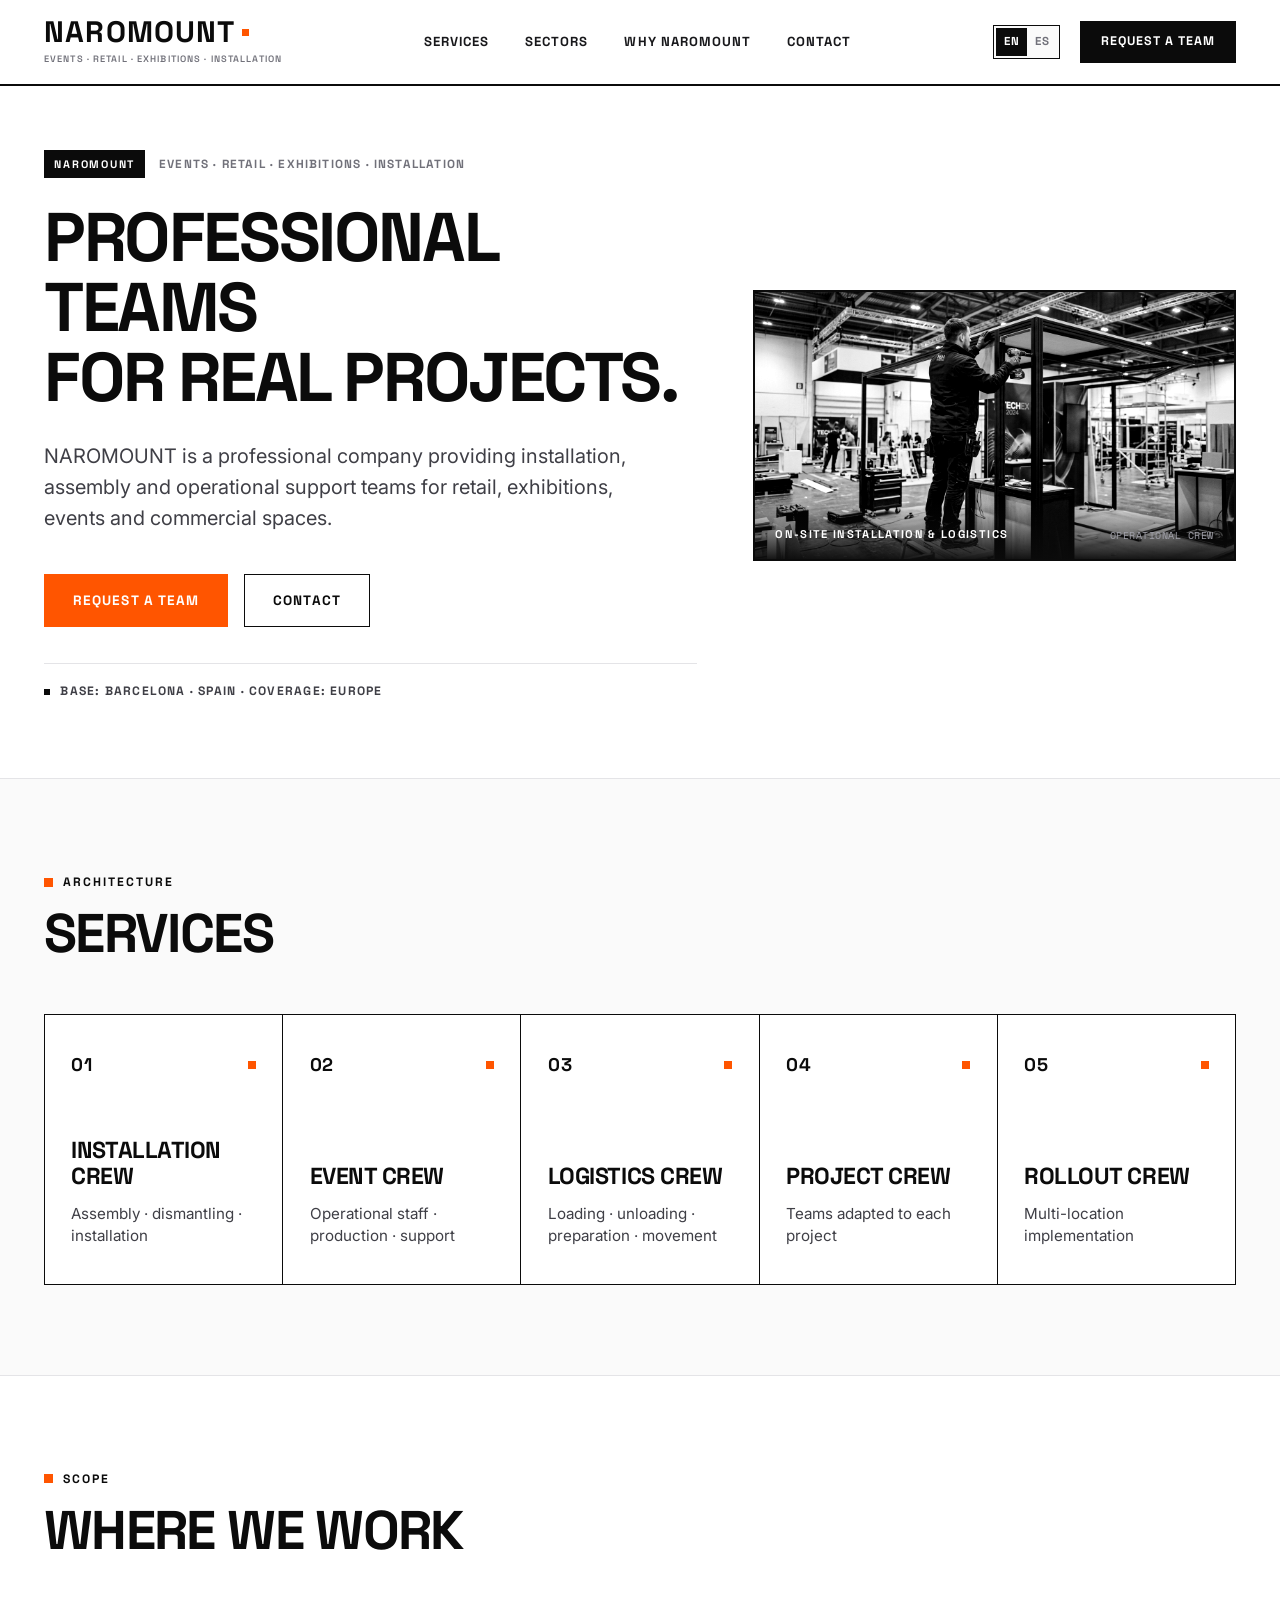
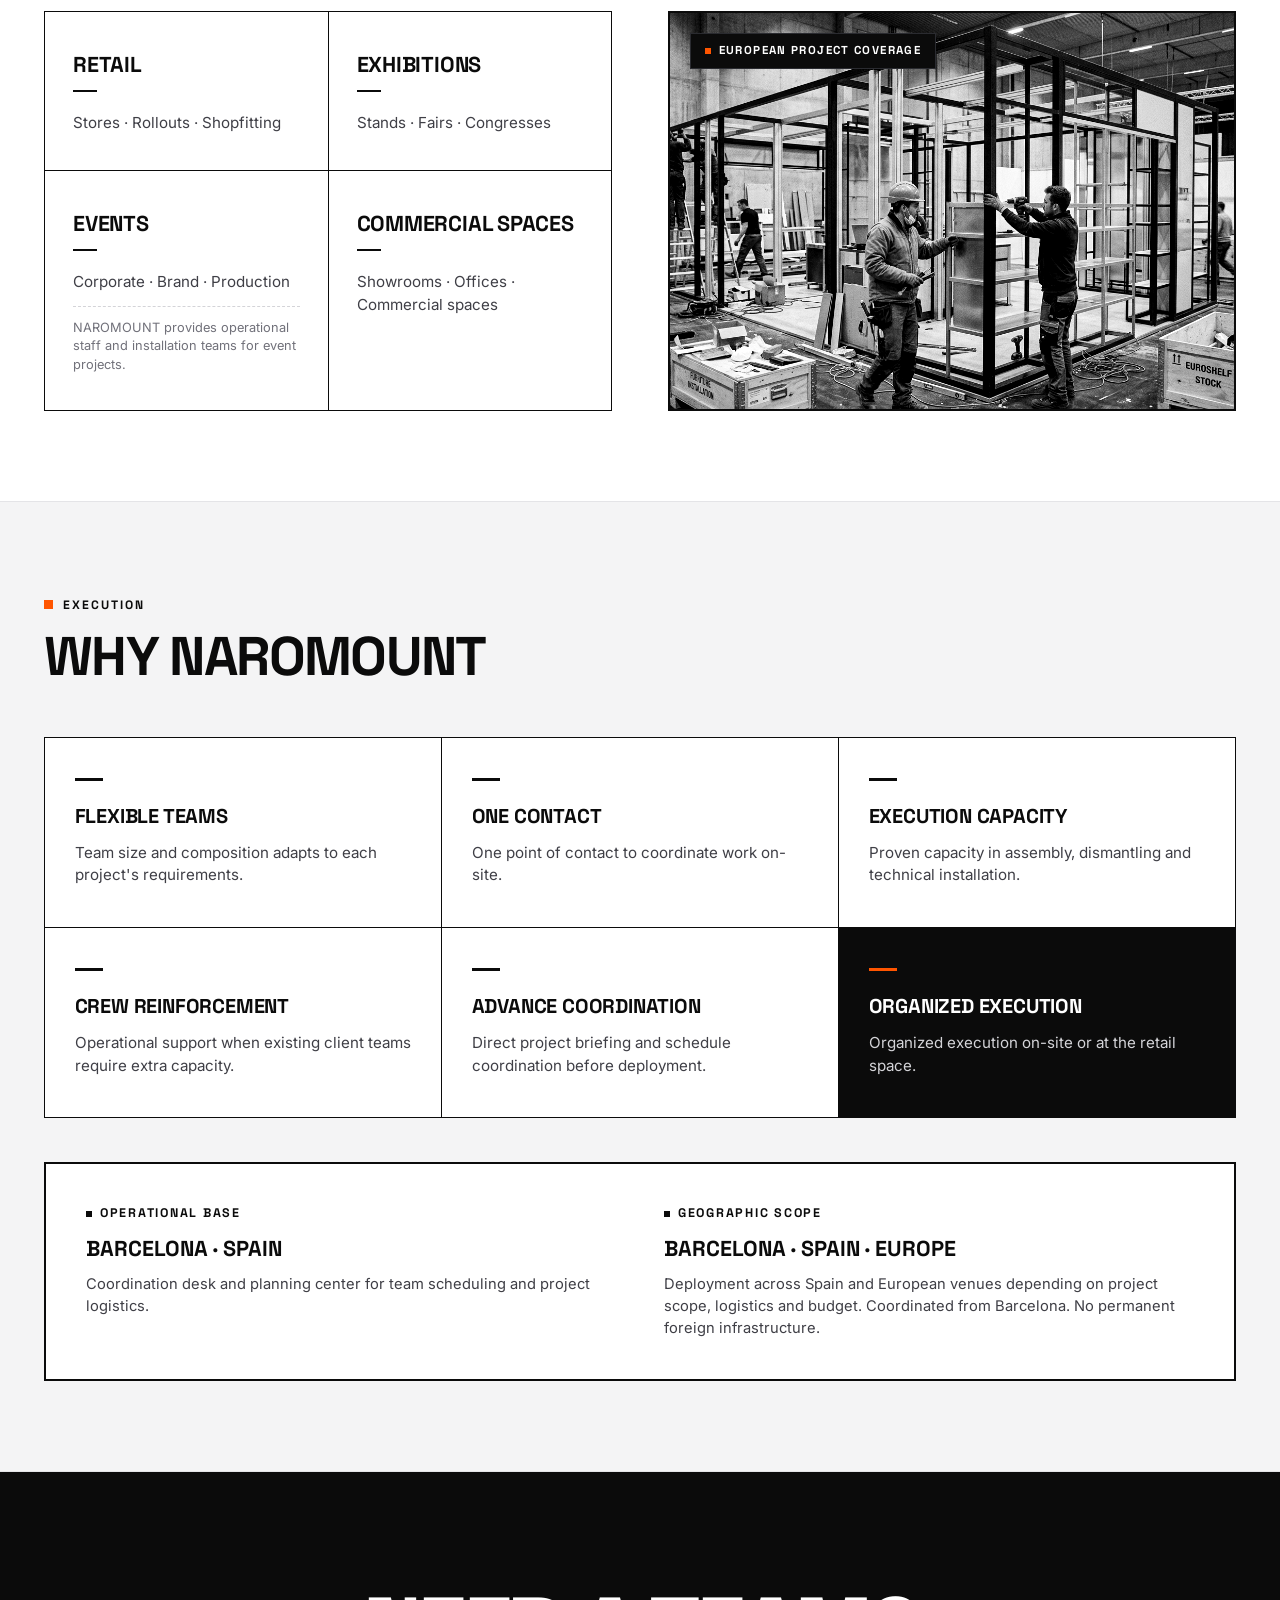
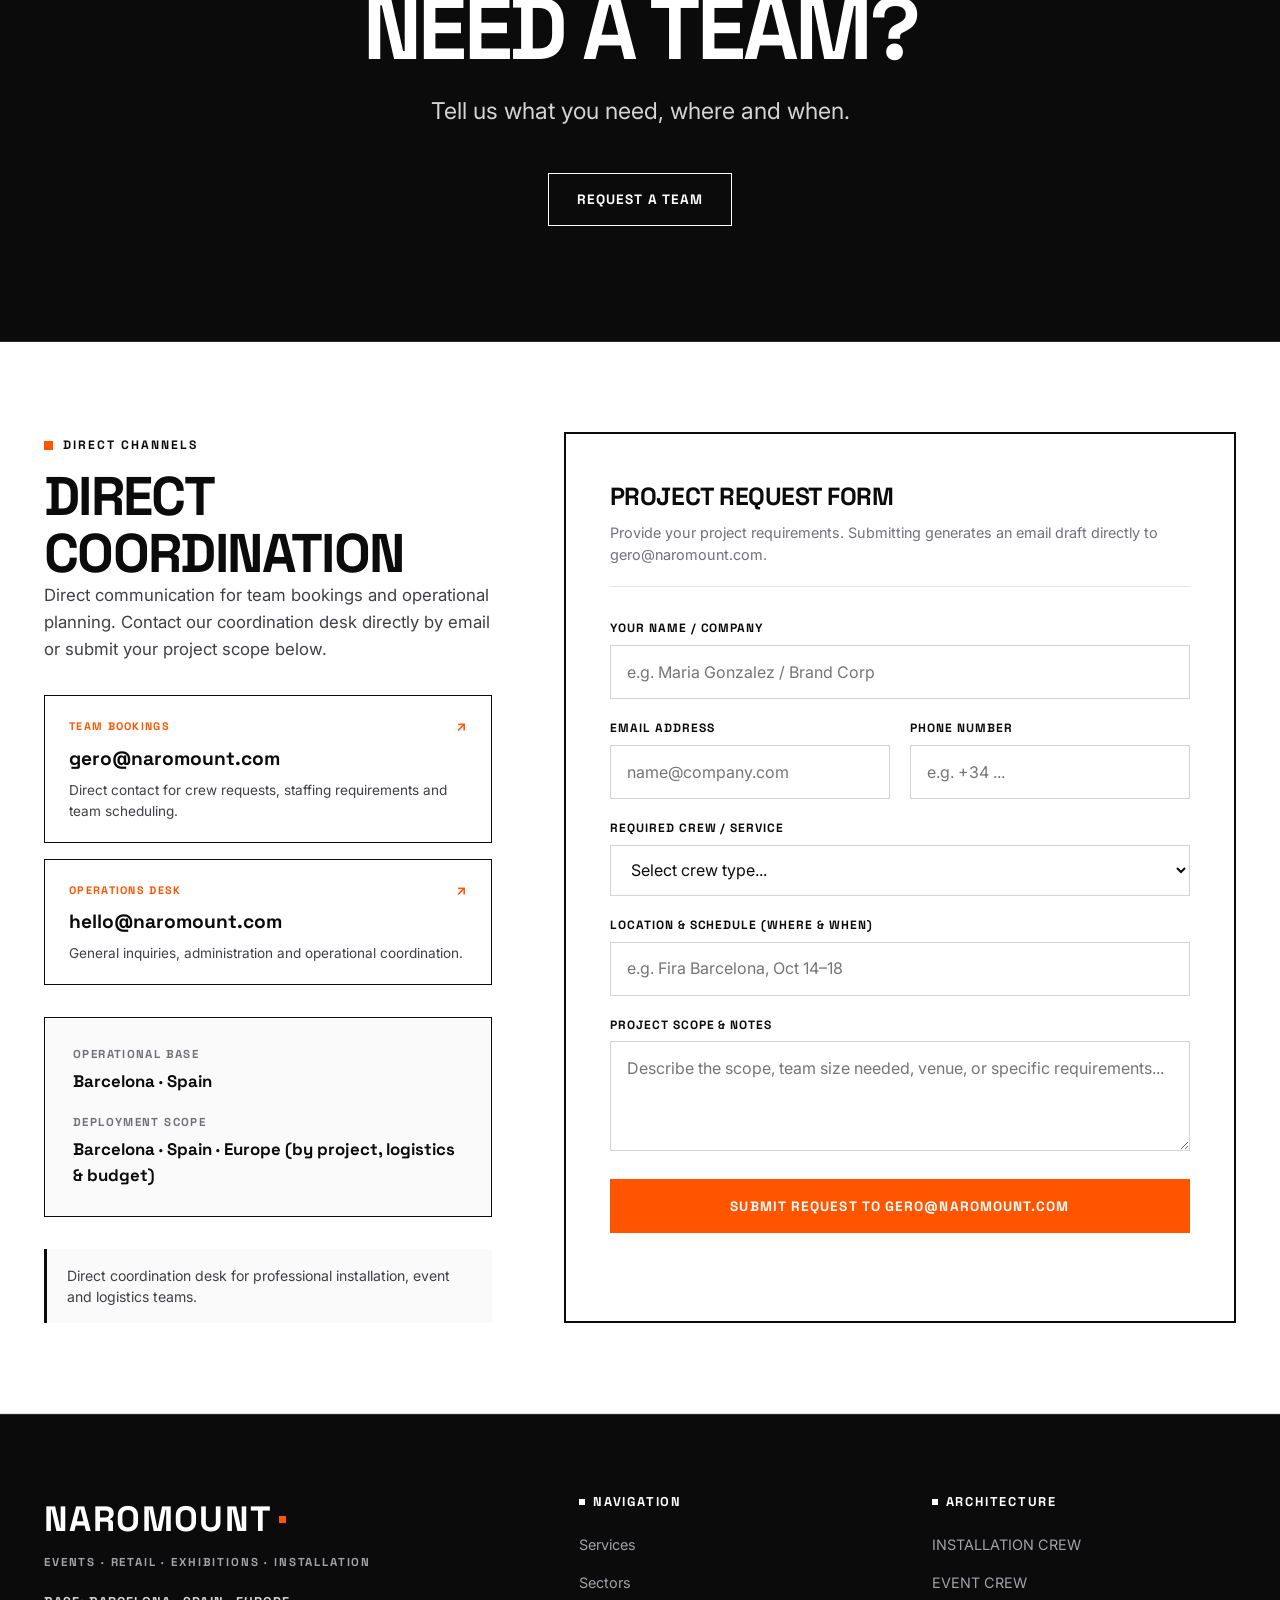
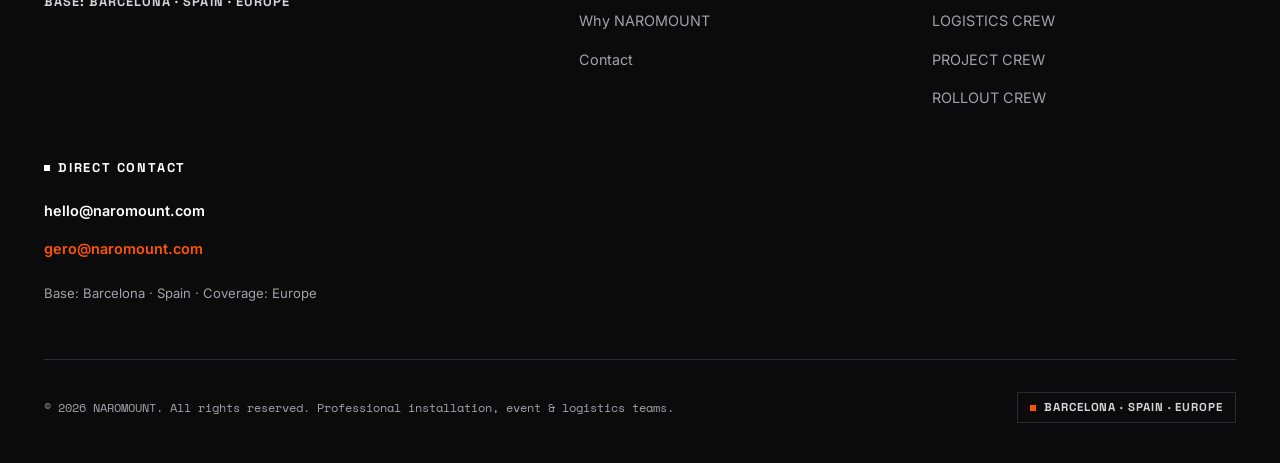
==== index.html @ 23197438 "NAROMOUNT V1 — Initial production release" ====
<!DOCTYPE html>
<html lang="en">
<head>
  <meta charset="UTF-8">
  <meta name="viewport" content="width=device-width, initial-scale=1.0">
  <title data-i18n="meta.title">NAROMOUNT — Events · Retail · Exhibitions · Installation</title>
  
  <!-- SEO & Social Meta -->
  <meta name="description" content="Professional installation, event and logistics teams for retail, exhibitions, events and commercial spaces. Barcelona · Spain · Europe.">
  <meta name="theme-color" content="#0B0B0B">
  <meta property="og:title" content="NAROMOUNT — Events · Retail · Exhibitions · Installation">
  <meta property="og:description" content="Professional installation, event and logistics teams for retail, exhibitions, events and commercial spaces. Barcelona · Spain · Europe.">
  <meta property="og:type" content="website">
  <meta property="og:url" content="https://naromount.com">

  <!-- Favicon -->
  <link rel="icon" type="image/svg+xml" href="favicon.svg">

  <!-- Contemporary Google Fonts: Space Grotesk, Inter & Space Mono -->
  <link rel="preconnect" href="https://fonts.googleapis.com">
  <link rel="preconnect" href="https://fonts.gstatic.com" crossorigin>
  <link href="https://fonts.googleapis.com/css2?family=Inter:wght@400;500;600;700&family=Space+Grotesk:wght@500;600;700;800&family=Space+Mono:wght@400;700&display=swap" rel="stylesheet">

  <!-- Core Stylesheet -->
  <link rel="stylesheet" href="css/style.css">
</head>
<body>

  <!-- Accessible Skip Link -->
  <a href="#main-content" class="skip-link">Skip to main content</a>

  <!-- ========================================================================
       HEADER & NAVIGATION (NAROMOUNT V1)
       ======================================================================== -->
  <header class="site-header" role="banner">
    <div class="container header-inner">
      
      <!-- Brand Logo & Descriptor -->
      <a href="#" class="brand" aria-label="NAROMOUNT Home">
        <span class="brand-logo-text">
          NAROMOUNT
          <span class="brand-dot" aria-hidden="true"></span>
        </span>
        <span class="brand-descriptor" data-i18n="hero.descriptor">EVENTS · RETAIL · EXHIBITIONS · INSTALLATION</span>
      </a>

      <!-- Desktop Navigation -->
      <nav class="nav-desktop" aria-label="Main Navigation">
        <a href="#services" class="nav-link" data-i18n="nav.services">Services</a>
        <a href="#sectors" class="nav-link" data-i18n="nav.sectors">Sectors</a>
        <a href="#why-naromount" class="nav-link" data-i18n="nav.why">Why NAROMOUNT</a>
        <a href="#contact" class="nav-link" data-i18n="nav.contact">Contact</a>
      </nav>

      <!-- Actions: Language Selector & Primary CTA -->
      <div class="header-actions">
        <!-- Language Switcher: ES / EN -->
        <div class="lang-selector" role="group" aria-label="Language selection">
          <button type="button" class="lang-btn active" data-lang="en" aria-pressed="true">EN</button>
          <button type="button" class="lang-btn" data-lang="es" aria-pressed="false">ES</button>
        </div>

        <!-- Header CTA (Real Mailto Booking) -->
        <a href="mailto:gero@naromount.com?subject=Team%20Request%20%E2%80%94%20NAROMOUNT" class="btn btn-primary btn-sm header-cta-btn" data-i18n="nav.request">Request a Team</a>

        <!-- Mobile Menu Toggle Button -->
        <button type="button" class="mobile-menu-toggle" aria-label="Open navigation menu" aria-expanded="false" aria-controls="mobile-nav">
          <span></span>
          <span></span>
          <span></span>
        </button>
      </div>

    </div>

    <!-- Mobile Navigation Drawer -->
    <div id="mobile-nav" class="mobile-nav-drawer" role="dialog" aria-modal="true" aria-label="Mobile Navigation">
      <ul class="mobile-nav-list">
        <li><a href="#services" data-i18n="nav.services">Services</a></li>
        <li><a href="#sectors" data-i18n="nav.sectors">Sectors</a></li>
        <li><a href="#why-naromount" data-i18n="nav.why">Why NAROMOUNT</a></li>
        <li><a href="#contact" data-i18n="nav.contact">Contact</a></li>
      </ul>
      <div class="mobile-nav-cta">
        <a href="mailto:gero@naromount.com?subject=Team%20Request%20%E2%80%94%20NAROMOUNT" class="btn btn-accent" style="width: 100%;" data-i18n="nav.request">Request a Team</a>
      </div>
    </div>
  </header>

  <!-- ========================================================================
       MAIN CONTENT
       ======================================================================== -->
  <main id="main-content">

    <!-- HERO SECTION -->
    <section class="hero-section" id="hero" aria-labelledby="hero-title">
      <div class="container">
        <div class="hero-grid">
          
          <!-- Hero Text Content -->
          <div class="hero-content">
            <div class="hero-meta-bar">
              <span class="hero-badge-tag">NAROMOUNT</span>
              <span data-i18n="hero.descriptor">EVENTS · RETAIL · EXHIBITIONS · INSTALLATION</span>
            </div>

            <h1 id="hero-title" class="hero-title" data-i18n="hero.title">
              Professional teams<br>for real projects.
            </h1>

            <p class="hero-subtitle" data-i18n="hero.subtitle">
              NAROMOUNT is a professional company providing installation, assembly and operational support teams for retail, exhibitions, events and commercial spaces.
            </p>

            <div class="hero-cta-group">
              <a href="mailto:gero@naromount.com?subject=Team%20Request%20%E2%80%94%20NAROMOUNT" class="btn btn-accent" data-i18n="hero.ctaPrimary">Request a Team</a>
              <a href="mailto:hello@naromount.com?subject=Inquiry%20%E2%80%94%20NAROMOUNT" class="btn btn-secondary" data-i18n="hero.ctaSecondary">Contact</a>
            </div>

            <div class="hero-base-note">
              <span class="dot" aria-hidden="true"></span>
              <span data-i18n="hero.base">Base: Barcelona · Spain · Coverage: Europe</span>
            </div>
          </div>

          <!-- Hero Photography Placeholder (Visual Editorial Asset) -->
          <div class="hero-media-wrapper">
            <img 
              src="assets/images/hero-installation.jpg" 
              alt="Installation specialist working on architectural display structure" 
              class="hero-image"
              width="1000"
              height="750"
              fetchpriority="high"
            >
            <div class="hero-media-caption">
              <span class="hero-caption-spec" data-i18n="hero.mediaSpec">On-site Installation &amp; Logistics</span>
              <span class="hero-caption-tag" data-i18n="hero.mediaTag">OPERATIONAL CREW</span>
            </div>
          </div>

        </div>
      </div>
    </section>

    <!-- SERVICES SECTION (Definitive 5 Crews Architecture) -->
    <section class="services-section" id="services" aria-labelledby="services-title">
      <div class="container">
        
        <div class="section-header">
          <span class="section-label" data-i18n="services.label">Architecture</span>
          <h2 id="services-title" class="section-title" data-i18n="services.title">Services</h2>
        </div>

        <div class="services-grid">
          
          <!-- 01 INSTALLATION CREW -->
          <div class="service-card">
            <div class="service-card-top">
              <span class="service-index">01</span>
              <span class="service-mark" aria-hidden="true"></span>
            </div>
            <div class="service-card-content">
              <h3 class="service-title" data-i18n="services.s1.title">INSTALLATION CREW</h3>
              <p class="service-desc" data-i18n="services.s1.desc">Assembly · dismantling · installation</p>
            </div>
          </div>

          <!-- 02 EVENT CREW -->
          <div class="service-card">
            <div class="service-card-top">
              <span class="service-index">02</span>
              <span class="service-mark" aria-hidden="true"></span>
            </div>
            <div class="service-card-content">
              <h3 class="service-title" data-i18n="services.s2.title">EVENT CREW</h3>
              <p class="service-desc" data-i18n="services.s2.desc">Operational staff · production · support</p>
            </div>
          </div>

          <!-- 03 LOGISTICS CREW -->
          <div class="service-card">
            <div class="service-card-top">
              <span class="service-index">03</span>
              <span class="service-mark" aria-hidden="true"></span>
            </div>
            <div class="service-card-content">
              <h3 class="service-title" data-i18n="services.s3.title">LOGISTICS CREW</h3>
              <p class="service-desc" data-i18n="services.s3.desc">Loading · unloading · preparation · movement</p>
            </div>
          </div>

          <!-- 04 PROJECT CREW -->
          <div class="service-card">
            <div class="service-card-top">
              <span class="service-index">04</span>
              <span class="service-mark" aria-hidden="true"></span>
            </div>
            <div class="service-card-content">
              <h3 class="service-title" data-i18n="services.s4.title">PROJECT CREW</h3>
              <p class="service-desc" data-i18n="services.s4.desc">Teams adapted to each project</p>
            </div>
          </div>

          <!-- 05 ROLLOUT CREW -->
          <div class="service-card">
            <div class="service-card-top">
              <span class="service-index">05</span>
              <span class="service-mark" aria-hidden="true"></span>
            </div>
            <div class="service-card-content">
              <h3 class="service-title" data-i18n="services.s5.title">ROLLOUT CREW</h3>
              <p class="service-desc" data-i18n="services.s5.desc">Multi-location implementation</p>
            </div>
          </div>

        </div>

      </div>
    </section>

    <!-- SECTORS SECTION (WHERE WE WORK) -->
    <section class="sectors-section" id="sectors" aria-labelledby="sectors-title">
      <div class="container">
        
        <div class="section-header">
          <span class="section-label" data-i18n="sectors.label">Scope</span>
          <h2 id="sectors-title" class="section-title" data-i18n="sectors.title">Where We Work</h2>
        </div>

        <div class="sectors-layout">
          
          <!-- 4 Modular Sectors Blocks -->
          <div class="sectors-grid">
            
            <div class="sector-block">
              <h3 class="sector-name" data-i18n="sectors.retail.title">Retail</h3>
              <p class="sector-detail" data-i18n="sectors.retail.desc">Stores · Rollouts · Shopfitting</p>
            </div>

            <div class="sector-block">
              <h3 class="sector-name" data-i18n="sectors.exhibitions.title">Exhibitions</h3>
              <p class="sector-detail" data-i18n="sectors.exhibitions.desc">Stands · Fairs · Congresses</p>
            </div>

            <div class="sector-block">
              <h3 class="sector-name" data-i18n="sectors.events.title">Events</h3>
              <p class="sector-detail" data-i18n="sectors.events.desc">Corporate · Brand · Production</p>
              <p class="sector-clarification" data-i18n="sectors.events.note">NAROMOUNT provides operational staff and installation teams for event projects.</p>
            </div>

            <div class="sector-block">
              <h3 class="sector-name" data-i18n="sectors.spaces.title">Commercial Spaces</h3>
              <p class="sector-detail" data-i18n="sectors.spaces.desc">Showrooms · Offices · Commercial spaces</p>
            </div>

          </div>

          <!-- Editorial Photography Accent -->
          <div class="sectors-media-feature">
            <img 
              src="assets/images/sectors-retail.jpg" 
              alt="Retail shopfitting and architectural display installation in progress" 
              class="sectors-image"
              width="800"
              height="600"
              loading="lazy"
            >
            <div class="sectors-overlay-badge" data-i18n="sectors.badge">European Project Coverage</div>
          </div>

        </div>

      </div>
    </section>

    <!-- WHY NAROMOUNT SECTION (Concrete Operational Pillars) -->
    <section class="why-section" id="why-naromount" aria-labelledby="why-title">
      <div class="container">
        
        <div class="section-header">
          <span class="section-label" data-i18n="why.label">Execution</span>
          <h2 id="why-title" class="section-title" data-i18n="why.title">Why NAROMOUNT</h2>
        </div>

        <div class="why-grid">
          
          <!-- Pillar 1 -->
          <div class="why-card">
            <div class="why-card-bar" aria-hidden="true"></div>
            <h3 class="why-title" data-i18n="why.card1.title">Flexible Teams</h3>
            <p class="why-desc" data-i18n="why.card1.desc">Team size and composition adapts to each project's requirements.</p>
          </div>

          <!-- Pillar 2 -->
          <div class="why-card">
            <div class="why-card-bar" aria-hidden="true"></div>
            <h3 class="why-title" data-i18n="why.card2.title">One Contact</h3>
            <p class="why-desc" data-i18n="why.card2.desc">One point of contact to coordinate work on-site.</p>
          </div>

          <!-- Pillar 3 -->
          <div class="why-card">
            <div class="why-card-bar" aria-hidden="true"></div>
            <h3 class="why-title" data-i18n="why.card3.title">Execution Capacity</h3>
            <p class="why-desc" data-i18n="why.card3.desc">Proven capacity in assembly, dismantling and technical installation.</p>
          </div>

          <!-- Pillar 4 -->
          <div class="why-card">
            <div class="why-card-bar" aria-hidden="true"></div>
            <h3 class="why-title" data-i18n="why.card4.title">Crew Reinforcement</h3>
            <p class="why-desc" data-i18n="why.card4.desc">Operational support when existing client teams require extra capacity.</p>
          </div>

          <!-- Pillar 5 -->
          <div class="why-card">
            <div class="why-card-bar" aria-hidden="true"></div>
            <h3 class="why-title" data-i18n="why.card5.title">Advance Coordination</h3>
            <p class="why-desc" data-i18n="why.card5.desc">Direct project briefing and schedule coordination before deployment.</p>
          </div>

          <!-- Pillar 6 -->
          <div class="why-card highlight">
            <div class="why-card-bar" aria-hidden="true"></div>
            <h3 class="why-title" data-i18n="why.card6.title">Organized Execution</h3>
            <p class="why-desc" data-i18n="why.card6.desc">Organized execution on-site or at the retail space.</p>
          </div>

        </div>

        <!-- Geographic Scope Callout Box (Base vs. Reach) -->
        <div class="scope-callout-box">
          <div>
            <span class="scope-item-title" data-i18n="why.scope.baseTitle">Operational Base</span>
            <div class="scope-item-headline" data-i18n="why.scope.baseText">Barcelona · Spain</div>
            <p class="scope-item-desc" data-i18n="why.scope.baseDesc">Coordination desk and planning center for team scheduling and project logistics.</p>
          </div>
          <div>
            <span class="scope-item-title" data-i18n="why.scope.reachTitle">Geographic Scope</span>
            <div class="scope-item-headline" data-i18n="why.scope.reachText">Barcelona · Spain · Europe</div>
            <p class="scope-item-desc" data-i18n="why.scope.reachDesc">Deployment across Spain and European venues depending on project scope, logistics and budget. Coordinated from Barcelona. No permanent foreign infrastructure.</p>
          </div>
        </div>

      </div>
    </section>

    <!-- FINAL HIGH-IMPACT CTA SECTION -->
    <section class="final-cta-section" id="final-cta" aria-labelledby="cta-headline">
      <div class="container">
        <div class="final-cta-content">
          <h2 id="cta-headline" class="final-cta-headline" data-i18n="final.title">Need a team?</h2>
          <p class="final-cta-subtext" data-i18n="final.subtitle">Tell us what you need, where and when.</p>
          <div class="final-cta-actions">
            <a href="mailto:gero@naromount.com?subject=Team%20Request%20%E2%80%94%20NAROMOUNT" class="btn btn-secondary-light" data-i18n="final.cta">Request a Team</a>
          </div>
        </div>
      </div>
    </section>

    <!-- CONTACT SECTION (Real Channels & Mailto-Assisted Form) -->
    <section class="contact-section" id="contact" aria-labelledby="contact-title">
      <div class="container">
        
        <div class="contact-grid">
          
          <!-- Left: Direct Channels & Operational Parameters -->
          <div class="contact-info-panel">
            <div>
              <span class="section-label" data-i18n="contact.label">Direct Channels</span>
              <h2 id="contact-title" class="section-title" data-i18n="contact.title">Direct Coordination</h2>
              <p class="contact-intro-text" data-i18n="contact.intro">
                Direct communication for team bookings and operational planning. Contact our coordination desk directly by email or submit your project scope below.
              </p>

              <!-- Real Direct Email Action Cards -->
              <div class="contact-direct-channels">
                <a href="mailto:gero@naromount.com?subject=Team%20Request%20%E2%80%94%20NAROMOUNT" class="contact-channel-card">
                  <div class="contact-channel-header">
                    <span class="contact-channel-badge" data-i18n="contact.cardBookingBadge">Team Bookings</span>
                    <span style="font-size: 0.85rem; font-weight: 700; color: var(--color-accent);" aria-hidden="true">↗</span>
                  </div>
                  <span class="contact-channel-email">gero@naromount.com</span>
                  <p class="contact-channel-desc" data-i18n="contact.cardBookingDesc">Direct contact for crew requests, staffing requirements and team scheduling.</p>
                </a>

                <a href="mailto:hello@naromount.com?subject=Inquiry%20%E2%80%94%20NAROMOUNT" class="contact-channel-card">
                  <div class="contact-channel-header">
                    <span class="contact-channel-badge" data-i18n="contact.cardGeneralBadge">Operations Desk</span>
                    <span style="font-size: 0.85rem; font-weight: 700; color: var(--color-accent);" aria-hidden="true">↗</span>
                  </div>
                  <span class="contact-channel-email">hello@naromount.com</span>
                  <p class="contact-channel-desc" data-i18n="contact.cardGeneralDesc">General inquiries, administration and operational coordination.</p>
                </a>
              </div>

              <!-- Operational Parameters -->
              <div class="operational-specs-box">
                <div class="spec-line">
                  <span class="spec-label" data-i18n="contact.specBaseLabel">Operational Base</span>
                  <span class="spec-value" data-i18n="contact.specBaseVal">Barcelona · Spain</span>
                </div>
                <div class="spec-line">
                  <span class="spec-label" data-i18n="contact.specScopeLabel">Deployment Scope</span>
                  <span class="spec-value" data-i18n="contact.specScopeVal">Barcelona · Spain · Europe (by project, logistics &amp; budget)</span>
                </div>
              </div>
            </div>

            <div class="contact-notice-box" data-i18n="contact.notice">
              Direct coordination desk for professional installation, event and logistics teams.
            </div>
          </div>

          <!-- Right: Mailto-Assisted Project Request Form -->
          <div class="request-form-card">
            <div class="form-header">
              <h3 class="form-title" data-i18n="form.title">Project Request Form</h3>
              <p class="form-subtext" data-i18n="form.subtext">Provide your project requirements. Submitting generates an email draft directly to gero@naromount.com.</p>
            </div>

            <form id="teamRequestForm" novalidate>
              <div class="form-grid">
                
                <div class="form-group">
                  <label for="req-name" class="form-label" data-i18n="form.name">Your Name / Company</label>
                  <input type="text" id="req-name" name="name" class="form-input" placeholder="e.g. Maria Gonzalez / Brand Corp" data-i18n-placeholder="form.namePlaceholder" required>
                </div>

                <div class="form-grid-2col">
                  <div class="form-group">
                    <label for="req-email" class="form-label" data-i18n="form.email">Email Address</label>
                    <input type="email" id="req-email" name="email" class="form-input" placeholder="name@company.com" data-i18n-placeholder="form.emailPlaceholder" required>
                  </div>
                  <div class="form-group">
                    <label for="req-phone" class="form-label" data-i18n="form.phone">Phone Number</label>
                    <input type="tel" id="req-phone" name="phone" class="form-input" placeholder="e.g. +34 ..." data-i18n-placeholder="form.phonePlaceholder">
                  </div>
                </div>

                <div class="form-group">
                  <label for="req-service" class="form-label" data-i18n="form.service">Required Crew / Service</label>
                  <select id="req-service" name="service" class="form-select" required>
                    <option value="" disabled selected data-i18n="form.optSelect">Select crew type...</option>
                    <option value="INSTALLATION CREW" data-i18n="form.optS1">INSTALLATION CREW — Assembly · dismantling · installation</option>
                    <option value="EVENT CREW" data-i18n="form.optS2">EVENT CREW — Operational staff · production · support</option>
                    <option value="LOGISTICS CREW" data-i18n="form.optS3">LOGISTICS CREW — Loading · unloading · preparation · movement</option>
                    <option value="PROJECT CREW" data-i18n="form.optS4">PROJECT CREW — Teams adapted to each project</option>
                    <option value="ROLLOUT CREW" data-i18n="form.optS5">ROLLOUT CREW — Multi-location implementation</option>
                    <option value="OTHER" data-i18n="form.optOther">Other operational requirement (describe in scope below)</option>
                  </select>
                </div>

                <div class="form-group">
                  <label for="req-location" class="form-label" data-i18n="form.location">Location &amp; Schedule (Where &amp; When)</label>
                  <input type="text" id="req-location" name="location" class="form-input" placeholder="e.g. Fira Barcelona, Oct 14–18" data-i18n-placeholder="form.locationPlaceholder" required>
                </div>

                <div class="form-group">
                  <label for="req-message" class="form-label" data-i18n="form.message">Project Scope &amp; Notes</label>
                  <textarea id="req-message" name="message" class="form-textarea" placeholder="Describe the scope, team size needed, venue, or specific requirements..." data-i18n-placeholder="form.messagePlaceholder"></textarea>
                </div>

                <button type="submit" class="btn btn-accent" style="width: 100%; margin-top: 0.5rem;" data-i18n="form.submit">
                  Submit Request to gero@naromount.com
                </button>

              </div>

              <!-- Feedback / Email Client Notice Container -->
              <div id="formFeedback" class="form-feedback" role="alert"></div>
            </form>
          </div>

        </div>

      </div>
    </section>

  </main>

  <!-- ========================================================================
       FOOTER (NAROMOUNT V1)
       ======================================================================== -->
  <footer class="site-footer" role="contentinfo">
    <div class="container">
      
      <div class="footer-top">
        
        <!-- Brand Information -->
        <div class="footer-brand">
          <div class="footer-logo-text">
            NAROMOUNT
            <span class="brand-dot" aria-hidden="true"></span>
          </div>
          <p class="footer-descriptor" data-i18n="footer.descriptor">EVENTS · RETAIL · EXHIBITIONS · INSTALLATION</p>
          <div class="footer-base-box">
            <span data-i18n="footer.base">Base: Barcelona · Spain · Europe</span>
          </div>
        </div>

        <!-- Navigation Links -->
        <div>
          <h4 class="footer-column-title" data-i18n="footer.colNav">Navigation</h4>
          <ul class="footer-links">
            <li><a href="#services" data-i18n="nav.services">Services</a></li>
            <li><a href="#sectors" data-i18n="nav.sectors">Sectors</a></li>
            <li><a href="#why-naromount" data-i18n="nav.why">Why NAROMOUNT</a></li>
            <li><a href="#contact" data-i18n="nav.contact">Contact</a></li>
          </ul>
        </div>

        <!-- Architecture Links -->
        <div>
          <h4 class="footer-column-title" data-i18n="footer.colArch">Architecture</h4>
          <ul class="footer-links">
            <li><a href="#services">INSTALLATION CREW</a></li>
            <li><a href="#services">EVENT CREW</a></li>
            <li><a href="#services">LOGISTICS CREW</a></li>
            <li><a href="#services">PROJECT CREW</a></li>
            <li><a href="#services">ROLLOUT CREW</a></li>
          </ul>
        </div>

        <!-- Direct Contact Column -->
        <div>
          <h4 class="footer-column-title" data-i18n="footer.colContact">Direct Contact</h4>
          <ul class="footer-links">
            <li><a href="mailto:hello@naromount.com" style="color: var(--color-white); font-weight: 600;">hello@naromount.com</a></li>
            <li><a href="mailto:gero@naromount.com" style="color: var(--color-accent); font-weight: 600;">gero@naromount.com</a></li>
            <li style="margin-top: 0.5rem; font-size: 0.82rem; color: var(--color-grey-400);" data-i18n="hero.base">Base: Barcelona · Spain · Coverage: Europe</li>
          </ul>
        </div>

      </div>

      <!-- Footer Bottom -->
      <div class="footer-bottom">
        <div class="footer-copyright">
          &copy; 2026 NAROMOUNT. <span data-i18n="footer.rights">All rights reserved. Professional installation, event &amp; logistics teams.</span>
        </div>
        <div class="footer-status-pill">
          <span class="pulse-dot" aria-hidden="true"></span>
          <span data-i18n="footer.statusScope">Barcelona · Spain · Europe</span>
        </div>
      </div>

    </div>
  </footer>

  <!-- Scripts -->
  <script src="js/main.js"></script>
</body>
</html>
---- css/style.css ----
/* ==========================================================================
   NAROMOUNT — Industrial Editorial Commercial Website Stylesheet (V1)
   Design: High-Contrast Industrial Editorial with Safety Orange Accent
   Palette: Black (#0B0B0B), Off-black (#121316), Greys (#E4E4E7, #71717A), White (#FFFFFF)
   Accent: Safety Orange (#FF5500 / #E04B00)
   Typography: Space Grotesk (Headings) + Inter (Body) + Space Mono (Data / Markers)
   ========================================================================== */

:root {
  /* Core Neutrals */
  --color-black: #0B0B0B;
  --color-black-pure: #000000;
  --color-surface-dark: #121316;
  --color-surface-elevated: #1C1D21;
  --color-border-dark: #2A2B30;
  --color-border-dark-subtle: #202126;
  
  --color-white: #FFFFFF;
  --color-grey-50: #FAFAFA;
  --color-grey-100: #F4F4F5;
  --color-grey-200: #E4E4E7;
  --color-grey-300: #D4D4D8;
  --color-grey-400: #A1A1AA;
  --color-grey-500: #71717A;
  --color-grey-700: #3F3F46;
  --color-grey-800: #27272A;
  --color-grey-900: #18181B;

  /* Accent Color (Safety & Industrial Orange — easily tunable) */
  --color-accent: #FF5500;
  --color-accent-hover: #E04B00;
  --color-accent-contrast: #FFFFFF;
  --color-accent-subtle: rgba(255, 85, 0, 0.12);

  /* Typography */
  --font-display: 'Space Grotesk', -apple-system, BlinkMacSystemFont, "Segoe UI", Roboto, sans-serif;
  --font-body: 'Inter', -apple-system, BlinkMacSystemFont, "Segoe UI", Roboto, sans-serif;
  --font-mono: 'Space Mono', SFMono-Regular, Consolas, 'Liberation Mono', Menlo, monospace;

  /* Dimensions & Spacing */
  --container-max: 1320px;
  --header-height: 84px;
  --radius-none: 0px;
  --transition-fast: 0.16s cubic-bezier(0.16, 1, 0.3, 1);
  --transition-normal: 0.25s cubic-bezier(0.16, 1, 0.3, 1);
}

/* Base Reset */
*, *::before, *::after {
  box-sizing: border-box;
  margin: 0;
  padding: 0;
}

html {
  font-size: 16px;
  scroll-behavior: smooth;
  text-rendering: optimizeLegibility;
  -webkit-font-smoothing: antialiased;
  -moz-osx-font-smoothing: grayscale;
  overflow-x: hidden;
  max-width: 100%;
}

body {
  font-family: var(--font-body);
  font-size: 1rem;
  line-height: 1.55;
  color: var(--color-black);
  background-color: var(--color-white);
  overflow-x: hidden;
  max-width: 100%;
}

img {
  display: block;
  max-width: 100%;
  height: auto;
}

a {
  color: inherit;
  text-decoration: none;
}

button, input, textarea, select {
  font: inherit;
  color: inherit;
}

button {
  cursor: pointer;
  background: none;
  border: none;
}

/* Accessibility */
:focus-visible {
  outline: 2px solid var(--color-accent);
  outline-offset: 3px;
}

.skip-link {
  position: absolute;
  top: -100px;
  left: 1rem;
  background: var(--color-black);
  color: var(--color-white);
  padding: 0.75rem 1.25rem;
  z-index: 9999;
  font-size: 0.875rem;
  font-weight: 700;
  text-transform: uppercase;
  letter-spacing: 0.05em;
  transition: top var(--transition-fast);
}

.skip-link:focus {
  top: 1rem;
}

/* Layout Utilities */
.container {
  width: 100%;
  max-width: var(--container-max);
  margin-left: auto;
  margin-right: auto;
  padding-left: 1rem;
  padding-right: 1rem;
}

@media (min-width: 640px) {
  .container {
    padding-left: 1.75rem;
    padding-right: 1.75rem;
  }
}

@media (min-width: 1024px) {
  .container {
    padding-left: 2.75rem;
    padding-right: 2.75rem;
  }
}

.section-label {
  display: inline-flex;
  align-items: center;
  gap: 0.65rem;
  font-family: var(--font-display);
  font-size: 0.76rem;
  font-weight: 700;
  letter-spacing: 0.16em;
  text-transform: uppercase;
  color: var(--color-black);
  margin-bottom: 0.85rem;
}

.section-label::before {
  content: "";
  display: inline-block;
  width: 9px;
  height: 9px;
  background-color: var(--color-accent);
}

.section-label.light {
  color: var(--color-grey-300);
}

.section-label.light::before {
  background-color: var(--color-white);
}

.section-title {
  font-family: var(--font-display);
  font-size: clamp(2rem, 4.5vw, 3.4rem);
  font-weight: 800;
  line-height: 1.05;
  letter-spacing: -0.03em;
  text-transform: uppercase;
  color: var(--color-black);
}

.section-title.light {
  color: var(--color-white);
}

.section-header {
  margin-bottom: 3.25rem;
}

/* Buttons */
.btn {
  display: inline-flex;
  align-items: center;
  justify-content: center;
  gap: 0.65rem;
  font-family: var(--font-display);
  font-size: 0.85rem;
  font-weight: 700;
  letter-spacing: 0.08em;
  text-transform: uppercase;
  padding: 0.95rem 1.75rem;
  border-radius: var(--radius-none);
  border: 1px solid transparent;
  transition: all var(--transition-fast);
  white-space: nowrap;
}

.btn-primary {
  background-color: var(--color-black);
  color: var(--color-white);
  border-color: var(--color-black);
}

.btn-primary:hover {
  background-color: var(--color-grey-800);
  border-color: var(--color-grey-800);
  color: var(--color-white);
}

.btn-accent {
  background-color: var(--color-accent);
  color: var(--color-white);
  border-color: var(--color-accent);
}

.btn-accent:hover {
  background-color: var(--color-accent-hover);
  border-color: var(--color-accent-hover);
  color: var(--color-white);
}

.btn-secondary {
  background-color: transparent;
  color: var(--color-black);
  border-color: var(--color-black);
}

.btn-secondary:hover {
  background-color: var(--color-black);
  color: var(--color-white);
}

.btn-secondary-light {
  background-color: transparent;
  color: var(--color-white);
  border-color: var(--color-white);
}

.btn-secondary-light:hover {
  background-color: var(--color-white);
  color: var(--color-black);
}

.btn-sm {
  padding: 0.65rem 1.25rem;
  font-size: 0.78rem;
}

/* ==========================================================================
   Header & Navigation (Slightly larger, high-presence V2)
   ========================================================================== */
.site-header {
  position: sticky;
  top: 0;
  z-index: 100;
  width: 100%;
  background-color: rgba(255, 255, 255, 0.98);
  backdrop-filter: blur(10px);
  border-bottom: 2px solid var(--color-black);
  transition: background-color var(--transition-fast);
}

.header-inner {
  display: flex;
  align-items: center;
  justify-content: space-between;
  height: var(--header-height);
  gap: 1rem;
  min-width: 0;
}

/* Brand Logo */
.brand {
  display: flex;
  flex-direction: column;
  gap: 0.25rem;
  min-width: 0;
  flex-shrink: 1;
}

.brand-logo-text {
  font-family: var(--font-display);
  font-size: clamp(1.5rem, 4vw, 1.85rem);
  font-weight: 800;
  letter-spacing: 0.04em;
  line-height: 1;
  color: var(--color-black);
  display: inline-flex;
  align-items: center;
  gap: 0.4rem;
}

.brand-dot {
  display: inline-block;
  width: 7px;
  height: 7px;
  background-color: var(--color-accent);
}

.brand-descriptor {
  font-family: var(--font-display);
  font-size: 0.58rem;
  font-weight: 600;
  letter-spacing: 0.12em;
  text-transform: uppercase;
  color: var(--color-grey-500);
  white-space: nowrap;
}

@media (max-width: 520px) {
  .brand-descriptor {
    display: none;
  }
}

/* Desktop Navigation */
.nav-desktop {
  display: none;
  align-items: center;
  gap: 2.25rem;
}

.nav-link {
  font-family: var(--font-display);
  font-size: 0.82rem;
  font-weight: 700;
  letter-spacing: 0.08em;
  text-transform: uppercase;
  color: var(--color-grey-900);
  padding: 0.5rem 0;
  position: relative;
  transition: color var(--transition-fast);
}

.nav-link::after {
  content: "";
  position: absolute;
  bottom: 0;
  left: 0;
  width: 0%;
  height: 2px;
  background-color: var(--color-accent);
  transition: width var(--transition-fast);
}

.nav-link:hover {
  color: var(--color-black);
}

.nav-link:hover::after {
  width: 100%;
}

/* Header Actions */
.header-actions {
  display: flex;
  align-items: center;
  gap: 0.65rem;
  flex-shrink: 0;
}

@media (min-width: 640px) {
  .header-actions {
    gap: 1.25rem;
  }
}

.header-cta-btn {
  display: none !important;
}

@media (min-width: 700px) {
  .header-cta-btn {
    display: inline-flex !important;
  }
}

/* Language Switcher */
.lang-selector {
  display: inline-flex;
  align-items: center;
  border: 1px solid var(--color-black);
  padding: 2px;
  background-color: var(--color-grey-50);
}

.lang-btn {
  font-family: var(--font-display);
  font-size: 0.72rem;
  font-weight: 800;
  letter-spacing: 0.04em;
  padding: 0.3rem 0.5rem;
  color: var(--color-grey-500);
  transition: all var(--transition-fast);
}

.lang-btn.active {
  background-color: var(--color-black);
  color: var(--color-white);
}

.lang-btn:hover:not(.active) {
  color: var(--color-black);
}

/* Mobile Hamburger */
.mobile-menu-toggle {
  display: inline-flex;
  flex-direction: column;
  justify-content: center;
  align-items: center;
  width: 38px;
  height: 38px;
  padding: 7px;
  gap: 4px;
  border: 1px solid var(--color-black);
  background: var(--color-black);
  flex-shrink: 0;
}

.mobile-menu-toggle span {
  display: block;
  width: 22px;
  height: 2px;
  background-color: var(--color-white);
  transition: transform var(--transition-fast), opacity var(--transition-fast);
}

.mobile-menu-toggle.is-active span:nth-child(1) {
  transform: translateY(7px) rotate(45deg);
}

.mobile-menu-toggle.is-active span:nth-child(2) {
  opacity: 0;
}

.mobile-menu-toggle.is-active span:nth-child(3) {
  transform: translateY(-7px) rotate(-45deg);
}

/* Mobile Menu Drawer */
.mobile-nav-drawer {
  display: none;
  background-color: var(--color-white);
  border-bottom: 2px solid var(--color-black);
  padding: 1.5rem 1.5rem 2rem;
}

.mobile-nav-drawer.is-open {
  display: block;
}

.mobile-nav-list {
  list-style: none;
  display: flex;
  flex-direction: column;
  gap: 1.25rem;
  margin-bottom: 2rem;
}

.mobile-nav-list a {
  font-family: var(--font-display);
  font-size: 1.25rem;
  font-weight: 800;
  text-transform: uppercase;
  letter-spacing: 0.04em;
  color: var(--color-black);
  display: block;
  padding: 0.5rem 0;
  border-bottom: 1px solid var(--color-grey-200);
}

.mobile-nav-cta {
  display: flex;
  flex-direction: column;
  gap: 1rem;
}

@media (min-width: 900px) {
  .nav-desktop {
    display: flex;
  }
  .mobile-menu-toggle {
    display: none;
  }
  .mobile-nav-drawer {
    display: none !important;
  }
}

/* ==========================================================================
   Hero Section
   ========================================================================== */
.hero-section {
  position: relative;
  background-color: var(--color-white);
  border-bottom: 1px solid var(--color-grey-200);
  padding-top: clamp(2.5rem, 5vw, 4.5rem);
  padding-bottom: clamp(3.5rem, 6vw, 5.5rem);
}

.hero-grid {
  display: grid;
  grid-template-columns: 1fr;
  gap: 2.75rem;
  align-items: center;
}

@media (min-width: 992px) {
  .hero-grid {
    grid-template-columns: 1.15fr 0.85fr;
    gap: 3.5rem;
  }
}

.hero-content {
  display: flex;
  flex-direction: column;
  min-width: 0;
}

.hero-meta-bar {
  display: flex;
  flex-wrap: wrap;
  align-items: center;
  gap: 0.65rem 0.85rem;
  font-family: var(--font-display);
  font-size: clamp(0.64rem, 2vw, 0.74rem);
  font-weight: 700;
  letter-spacing: 0.1em;
  text-transform: uppercase;
  color: var(--color-grey-500);
  margin-bottom: 1.5rem;
  min-width: 0;
  max-width: 100%;
}

.hero-meta-bar > * {
  min-width: 0;
}

.hero-badge-tag {
  background-color: var(--color-black);
  color: var(--color-white);
  padding: 0.35rem 0.65rem;
  font-size: 0.68rem;
  letter-spacing: 0.16em;
}

.hero-title {
  font-family: var(--font-display);
  font-size: clamp(2.1rem, 6vw, 4.3rem);
  font-weight: 800;
  line-height: 1.02;
  letter-spacing: -0.035em;
  text-transform: uppercase;
  color: var(--color-black);
  margin-bottom: 1.75rem;
  word-break: break-word;
}

.hero-subtitle {
  font-size: clamp(1.05rem, 1.8vw, 1.25rem);
  line-height: 1.55;
  color: var(--color-grey-700);
  max-width: 600px;
  margin-bottom: 2.5rem;
}

.hero-cta-group {
  display: flex;
  flex-wrap: wrap;
  gap: 1rem;
  align-items: center;
}

.hero-base-note {
  margin-top: 2.25rem;
  display: inline-flex;
  align-items: center;
  gap: 0.65rem;
  font-family: var(--font-display);
  font-size: 0.76rem;
  font-weight: 700;
  letter-spacing: 0.1em;
  text-transform: uppercase;
  color: var(--color-grey-700);
  border-top: 1px solid var(--color-grey-200);
  padding-top: 1.15rem;
}

.hero-base-note span.dot {
  width: 6px;
  height: 6px;
  background-color: var(--color-black);
}

/* Hero Media Box */
.hero-media-wrapper {
  position: relative;
  border: 2px solid var(--color-black);
  background-color: var(--color-black);
}

.hero-image {
  width: 100%;
  height: 100%;
  max-height: 580px;
  object-fit: cover;
  filter: grayscale(100%) contrast(110%);
  transition: filter var(--transition-normal);
}

.hero-media-wrapper:hover .hero-image {
  filter: grayscale(85%) contrast(115%);
}

.hero-media-caption {
  position: absolute;
  bottom: 0;
  left: 0;
  right: 0;
  background: linear-gradient(to top, rgba(11, 11, 11, 0.95) 0%, rgba(11, 11, 11, 0) 100%);
  padding: 1.5rem 1.25rem 1rem;
  display: flex;
  justify-content: space-between;
  align-items: flex-end;
  color: var(--color-white);
}

.hero-caption-spec {
  font-family: var(--font-display);
  font-size: 0.7rem;
  font-weight: 700;
  letter-spacing: 0.12em;
  text-transform: uppercase;
}

.hero-caption-tag {
  font-family: var(--font-mono);
  font-size: 0.65rem;
  color: var(--color-grey-400);
  letter-spacing: 0.05em;
}

/* ==========================================================================
   Services Section (Architecture: TEAM · PROJECT · ROLLOUT · SUPPORT)
   ========================================================================== */
.services-section {
  padding-top: clamp(3.5rem, 7vw, 6rem);
  padding-bottom: clamp(3.5rem, 7vw, 6rem);
  background-color: var(--color-grey-50);
  border-bottom: 1px solid var(--color-grey-200);
}

.services-grid {
  display: grid;
  grid-template-columns: 1fr;
  border-top: 1px solid var(--color-black);
  border-left: 1px solid var(--color-black);
}

@media (min-width: 640px) {
  .services-grid {
    grid-template-columns: repeat(2, 1fr);
  }
}

@media (min-width: 900px) {
  .services-grid {
    grid-template-columns: repeat(3, 1fr);
  }
}

@media (min-width: 1200px) {
  .services-grid {
    grid-template-columns: repeat(5, 1fr);
  }
}

.service-card {
  position: relative;
  background-color: var(--color-white);
  border-right: 1px solid var(--color-black);
  border-bottom: 1px solid var(--color-black);
  padding: 2.25rem 1.65rem;
  display: flex;
  flex-direction: column;
  justify-content: space-between;
  min-height: 270px;
  transition: transform var(--transition-fast), background-color var(--transition-fast);
}

.service-card:hover {
  background-color: var(--color-black);
  color: var(--color-white);
}

.service-card:hover .service-index {
  color: var(--color-grey-400);
}

.service-card:hover .service-title {
  color: var(--color-white);
}

.service-card:hover .service-desc {
  color: var(--color-grey-300);
}

.service-card-top {
  display: flex;
  align-items: center;
  justify-content: space-between;
  margin-bottom: 2rem;
}

.service-index {
  font-family: var(--font-display);
  font-size: 1.15rem;
  font-weight: 800;
  letter-spacing: 0.05em;
  color: var(--color-black);
  transition: color var(--transition-fast);
}

.service-mark {
  width: 8px;
  height: 8px;
  background-color: var(--color-accent);
}

.service-card:hover .service-mark {
  background-color: var(--color-accent);
}

.service-title {
  font-family: var(--font-display);
  font-size: 1.45rem;
  font-weight: 800;
  line-height: 1.1;
  letter-spacing: -0.02em;
  text-transform: uppercase;
  color: var(--color-black);
  margin-bottom: 0.85rem;
  transition: color var(--transition-fast);
}

.service-desc {
  font-size: 0.95rem;
  line-height: 1.5;
  color: var(--color-grey-700);
  transition: color var(--transition-fast);
}

/* Capabilities Matrix Bar */
.capabilities-bar {
  margin-top: 2.5rem;
  border: 1px solid var(--color-black);
  background-color: var(--color-white);
  padding: 1.25rem 1rem;
  min-width: 0;
  max-width: 100%;
}

@media (min-width: 640px) {
  .capabilities-bar {
    padding: 1.75rem 2rem;
  }
}

.capabilities-bar-header {
  display: flex;
  align-items: center;
  gap: 0.65rem;
  margin-bottom: 1rem;
}

.capabilities-bar-title {
  font-family: var(--font-display);
  font-size: 0.76rem;
  font-weight: 800;
  letter-spacing: 0.14em;
  text-transform: uppercase;
  color: var(--color-black);
}

.capabilities-tags-list {
  display: flex;
  flex-wrap: wrap;
  gap: 0.5rem 0.65rem;
  list-style: none;
}

.capability-tag {
  font-family: var(--font-mono);
  font-size: 0.72rem;
  padding: 0.35rem 0.55rem;
  background-color: var(--color-grey-100);
  border: 1px solid var(--color-grey-300);
  color: var(--color-grey-900);
  display: inline-block;
  white-space: normal;
}

/* ==========================================================================
   Sectors Section (Where We Work)
   ========================================================================== */
.sectors-section {
  padding-top: clamp(3.5rem, 7vw, 6rem);
  padding-bottom: clamp(3.5rem, 7vw, 6rem);
  background-color: var(--color-white);
  border-bottom: 1px solid var(--color-grey-200);
}

.sectors-layout {
  display: grid;
  grid-template-columns: 1fr;
  gap: 2.5rem;
}

@media (min-width: 992px) {
  .sectors-layout {
    grid-template-columns: 1fr 1fr;
    gap: 3.5rem;
    align-items: stretch;
  }
}

.sectors-grid {
  display: grid;
  grid-template-columns: 1fr;
  border-top: 1px solid var(--color-black);
  border-left: 1px solid var(--color-black);
}

@media (min-width: 540px) {
  .sectors-grid {
    grid-template-columns: repeat(2, 1fr);
  }
}

.sector-block {
  padding: 2.25rem 1.75rem;
  border-right: 1px solid var(--color-black);
  border-bottom: 1px solid var(--color-black);
  background-color: var(--color-white);
  display: flex;
  flex-direction: column;
  justify-content: flex-start;
  transition: background-color var(--transition-fast);
}

.sector-block:hover {
  background-color: var(--color-grey-50);
}

.sector-name {
  font-family: var(--font-display);
  font-size: 1.35rem;
  font-weight: 800;
  letter-spacing: -0.01em;
  text-transform: uppercase;
  color: var(--color-black);
  margin-bottom: 0.75rem;
  position: relative;
  display: inline-block;
}

.sector-name::after {
  content: "";
  display: block;
  width: 24px;
  height: 2px;
  background-color: var(--color-black);
  margin-top: 0.5rem;
}

.sector-detail {
  font-size: 0.95rem;
  line-height: 1.5;
  color: var(--color-grey-700);
  margin-top: 0.5rem;
}

.sector-clarification {
  font-size: 0.8rem;
  line-height: 1.45;
  color: var(--color-grey-500);
  margin-top: 0.75rem;
  padding-top: 0.75rem;
  border-top: 1px dashed var(--color-grey-300);
}

/* Sectors Media feature */
.sectors-media-feature {
  border: 2px solid var(--color-black);
  position: relative;
  min-height: 380px;
  overflow: hidden;
  background-color: var(--color-black);
}

.sectors-image {
  width: 100%;
  height: 100%;
  object-fit: cover;
  filter: grayscale(100%) contrast(110%);
}

.sectors-overlay-badge {
  position: absolute;
  top: 1.25rem;
  left: 1.25rem;
  background-color: var(--color-black);
  border: 1px solid var(--color-border-dark);
  color: var(--color-white);
  padding: 0.5rem 0.85rem;
  font-family: var(--font-display);
  font-size: 0.72rem;
  font-weight: 700;
  letter-spacing: 0.12em;
  text-transform: uppercase;
  display: flex;
  align-items: center;
  gap: 0.5rem;
}

.sectors-overlay-badge::before {
  content: "";
  display: inline-block;
  width: 6px;
  height: 6px;
  background-color: var(--color-accent);
}

/* ==========================================================================
   Why NAROMOUNT Section (6 Concrete Operational Commitments)
   ========================================================================== */
.why-section {
  padding-top: clamp(3.5rem, 7vw, 6rem);
  padding-bottom: clamp(3.5rem, 7vw, 6rem);
  background-color: var(--color-grey-100);
  border-bottom: 1px solid var(--color-grey-200);
}

.why-grid {
  display: grid;
  grid-template-columns: 1fr;
  border-top: 1px solid var(--color-black);
  border-left: 1px solid var(--color-black);
}

@media (min-width: 640px) {
  .why-grid {
    grid-template-columns: repeat(2, 1fr);
  }
}

@media (min-width: 1024px) {
  .why-grid {
    grid-template-columns: repeat(3, 1fr);
  }
}

.why-card {
  padding: 2.5rem 1.85rem;
  background-color: var(--color-white);
  border-right: 1px solid var(--color-black);
  border-bottom: 1px solid var(--color-black);
  display: flex;
  flex-direction: column;
  justify-content: flex-start;
  transition: background-color var(--transition-fast);
}

.why-card:hover {
  background-color: var(--color-grey-50);
}

.why-card.highlight {
  background-color: var(--color-black);
  color: var(--color-white);
}

.why-card.highlight .why-title {
  color: var(--color-white);
}

.why-card.highlight .why-desc {
  color: var(--color-grey-300);
}

.why-card-bar {
  width: 28px;
  height: 3px;
  background-color: var(--color-black);
  margin-bottom: 1.5rem;
}

.why-card.highlight .why-card-bar {
  background-color: var(--color-accent);
}

.why-title {
  font-family: var(--font-display);
  font-size: 1.25rem;
  font-weight: 800;
  line-height: 1.15;
  letter-spacing: -0.01em;
  text-transform: uppercase;
  color: var(--color-black);
  margin-bottom: 0.85rem;
}

.why-desc {
  font-size: 0.95rem;
  line-height: 1.5;
  color: var(--color-grey-700);
}

/* Geographic scope card */
.scope-callout-box {
  margin-top: 2.75rem;
  border: 2px solid var(--color-black);
  background-color: var(--color-white);
  padding: clamp(1.75rem, 3.5vw, 2.5rem);
  display: grid;
  grid-template-columns: 1fr;
  gap: 1.5rem;
}

@media (min-width: 768px) {
  .scope-callout-box {
    grid-template-columns: 1fr 1fr;
    gap: 3rem;
  }
}

.scope-item-title {
  font-family: var(--font-display);
  font-size: 0.78rem;
  font-weight: 800;
  letter-spacing: 0.14em;
  text-transform: uppercase;
  color: var(--color-black);
  margin-bottom: 0.5rem;
  display: flex;
  align-items: center;
  gap: 0.5rem;
}

.scope-item-title::before {
  content: "";
  display: inline-block;
  width: 6px;
  height: 6px;
  background-color: var(--color-black);
}

.scope-item-headline {
  font-family: var(--font-display);
  font-size: 1.35rem;
  font-weight: 800;
  text-transform: uppercase;
  color: var(--color-black);
  margin-bottom: 0.5rem;
}

.scope-item-desc {
  font-size: 0.92rem;
  line-height: 1.5;
  color: var(--color-grey-700);
}

/* ==========================================================================
   Final CTA Section (High Impact Monochrome Black Section)
   ========================================================================== */
.final-cta-section {
  padding-top: clamp(4.5rem, 9vw, 8rem);
  padding-bottom: clamp(4.5rem, 9vw, 8rem);
  background-color: var(--color-black);
  color: var(--color-white);
  border-bottom: 1px solid var(--color-border-dark);
  position: relative;
}

.final-cta-content {
  max-width: 900px;
  margin-left: auto;
  margin-right: auto;
  text-align: center;
  display: flex;
  flex-direction: column;
  align-items: center;
}

.final-cta-headline {
  font-family: var(--font-display);
  font-size: clamp(2.6rem, 7.5vw, 5.5rem);
  font-weight: 900;
  line-height: 0.95;
  letter-spacing: -0.04em;
  text-transform: uppercase;
  color: var(--color-white);
  margin-bottom: 1.5rem;
  word-break: break-word;
}

.final-cta-subtext {
  font-size: clamp(1.15rem, 2.2vw, 1.45rem);
  line-height: 1.45;
  color: var(--color-grey-300);
  max-width: 600px;
  margin-bottom: 2.75rem;
}

.final-cta-actions {
  display: flex;
  flex-wrap: wrap;
  gap: 1.25rem;
  justify-content: center;
}

/* ==========================================================================
   Contact Section (Primary Functional Channel: Team Request Desk)
   ========================================================================== */
.contact-section {
  padding-top: clamp(3.5rem, 7vw, 6rem);
  padding-bottom: clamp(3.5rem, 7vw, 6rem);
  background-color: var(--color-white);
  border-bottom: 1px solid var(--color-grey-200);
}

.contact-grid {
  display: grid;
  grid-template-columns: 1fr;
  gap: 3rem;
}

@media (min-width: 992px) {
  .contact-grid {
    grid-template-columns: 0.9fr 1.35fr;
    gap: 4.5rem;
  }
}

.contact-info-panel {
  display: flex;
  flex-direction: column;
  justify-content: flex-start;
}

.contact-intro-text {
  font-size: 1.05rem;
  line-height: 1.6;
  color: var(--color-grey-700);
  margin-bottom: 2rem;
}

.operational-specs-box {
  border: 1px solid var(--color-black);
  background-color: var(--color-grey-50);
  padding: 1.75rem;
  display: flex;
  flex-direction: column;
  gap: 1.25rem;
  margin-bottom: 2rem;
}

.spec-line {
  display: flex;
  flex-direction: column;
  gap: 0.25rem;
}

.spec-label {
  font-family: var(--font-display);
  font-size: 0.72rem;
  font-weight: 800;
  letter-spacing: 0.12em;
  text-transform: uppercase;
  color: var(--color-grey-500);
}

.spec-value {
  font-family: var(--font-display);
  font-size: 1.05rem;
  font-weight: 700;
  color: var(--color-black);
}

.contact-notice-box {
  border-left: 3px solid var(--color-black);
  padding: 1rem 1.25rem;
  background-color: var(--color-grey-50);
  font-size: 0.88rem;
  color: var(--color-grey-700);
  line-height: 1.5;
}

/* Request Form (Primary Contact Interface) */
.request-form-card {
  background-color: var(--color-white);
  border: 2px solid var(--color-black);
  padding: clamp(1.75rem, 4vw, 2.75rem);
}

.form-header {
  margin-bottom: 2rem;
  border-bottom: 1px solid var(--color-grey-200);
  padding-bottom: 1.25rem;
}

.form-title {
  font-family: var(--font-display);
  font-size: 1.55rem;
  font-weight: 800;
  letter-spacing: -0.02em;
  text-transform: uppercase;
  color: var(--color-black);
  margin-bottom: 0.35rem;
}

.form-subtext {
  font-size: 0.9rem;
  color: var(--color-grey-500);
}

.form-grid {
  display: grid;
  grid-template-columns: 1fr;
  gap: 1.25rem;
}

@media (min-width: 640px) {
  .form-grid-2col {
    display: grid;
    grid-template-columns: 1fr 1fr;
    gap: 1.25rem;
  }
}

.form-group {
  display: flex;
  flex-direction: column;
  gap: 0.45rem;
}

.form-label {
  font-family: var(--font-display);
  font-size: 0.75rem;
  font-weight: 800;
  letter-spacing: 0.08em;
  text-transform: uppercase;
  color: var(--color-black);
}

.form-input, .form-select, .form-textarea {
  width: 100%;
  padding: 0.85rem 1rem;
  border: 1px solid var(--color-grey-300);
  background-color: var(--color-white);
  border-radius: var(--radius-none);
  font-size: 16px; /* Prevents auto zoom on mobile browsers */
  color: var(--color-black);
  transition: border-color var(--transition-fast);
}

.form-input:focus, .form-select:focus, .form-textarea:focus {
  border-color: var(--color-accent);
  outline: none;
}

.form-textarea {
  min-height: 110px;
  resize: vertical;
}

.form-feedback {
  display: none;
  margin-top: 1.25rem;
  padding: 1.25rem;
  background-color: var(--color-black);
  color: var(--color-white);
  border-left: 4px solid var(--color-accent);
  font-size: 0.92rem;
  line-height: 1.5;
}

.form-feedback.is-visible {
  display: block;
}

/* ==========================================================================
   Footer
   ========================================================================== */
.site-footer {
  background-color: var(--color-black);
  color: var(--color-white);
  padding-top: clamp(3.5rem, 6vw, 5rem);
  padding-bottom: 2.5rem;
  border-top: 1px solid var(--color-border-dark);
}

.footer-top {
  display: grid;
  grid-template-columns: 1fr;
  gap: 3rem;
  padding-bottom: 3.5rem;
  border-bottom: 1px solid var(--color-border-dark);
}

@media (min-width: 768px) {
  .footer-top {
    grid-template-columns: 1.6fr 1fr 1fr;
    gap: 3rem;
  }
}

.footer-brand {
  display: flex;
  flex-direction: column;
}

.footer-logo-text {
  font-family: var(--font-display);
  font-size: 2.2rem;
  font-weight: 900;
  letter-spacing: 0.04em;
  color: var(--color-white);
  display: inline-flex;
  align-items: center;
  gap: 0.4rem;
  margin-bottom: 0.5rem;
}

.footer-descriptor {
  font-family: var(--font-display);
  font-size: 0.72rem;
  font-weight: 700;
  letter-spacing: 0.16em;
  text-transform: uppercase;
  color: var(--color-grey-400);
  margin-bottom: 1.25rem;
}

.footer-base-box {
  display: flex;
  flex-direction: column;
  gap: 0.35rem;
  font-family: var(--font-display);
  font-size: 0.8rem;
  font-weight: 700;
  letter-spacing: 0.08em;
  text-transform: uppercase;
  color: var(--color-grey-300);
}

.footer-base-box span.base-highlight {
  color: var(--color-white);
}

.footer-column-title {
  font-family: var(--font-display);
  font-size: 0.8rem;
  font-weight: 800;
  letter-spacing: 0.14em;
  text-transform: uppercase;
  color: var(--color-white);
  margin-bottom: 1.25rem;
  display: flex;
  align-items: center;
  gap: 0.5rem;
}

.footer-column-title::before {
  content: "";
  display: inline-block;
  width: 6px;
  height: 6px;
  background-color: var(--color-white);
}

.footer-links {
  list-style: none;
  display: flex;
  flex-direction: column;
  gap: 0.85rem;
}

.footer-links a {
  font-size: 0.9rem;
  color: var(--color-grey-400);
  transition: color var(--transition-fast);
}

.footer-links a:hover {
  color: var(--color-accent);
}

.footer-bottom {
  padding-top: 2rem;
  display: flex;
  flex-direction: column;
  gap: 1rem;
  align-items: center;
  text-align: center;
  font-size: 0.78rem;
  color: var(--color-grey-400);
}

@media (min-width: 640px) {
  .footer-bottom {
    flex-direction: row;
    justify-content: space-between;
    text-align: left;
  }
}

.footer-copyright {
  font-family: var(--font-mono);
}

.footer-status-pill {
  display: inline-flex;
  align-items: center;
  gap: 0.5rem;
  font-family: var(--font-display);
  font-size: 0.72rem;
  font-weight: 700;
  letter-spacing: 0.08em;
  text-transform: uppercase;
  color: var(--color-grey-300);
  border: 1px solid var(--color-border-dark);
  padding: 0.35rem 0.75rem;
}

.footer-status-pill .pulse-dot {
  width: 6px;
  height: 6px;
  background-color: var(--color-accent);
}

/* Direct Contact Channels */
.contact-direct-channels {
  display: flex;
  flex-direction: column;
  gap: 1rem;
  margin-bottom: 2rem;
}

.contact-channel-card {
  display: flex;
  flex-direction: column;
  gap: 0.4rem;
  padding: 1.25rem 1.5rem;
  border: 1px solid var(--color-black);
  background-color: var(--color-white);
  transition: all var(--transition-fast);
}

.contact-channel-card:hover {
  border-color: var(--color-accent);
  background-color: var(--color-grey-50);
}

.contact-channel-header {
  display: flex;
  align-items: center;
  justify-content: space-between;
}

.contact-channel-badge {
  font-family: var(--font-display);
  font-size: 0.68rem;
  font-weight: 800;
  letter-spacing: 0.12em;
  text-transform: uppercase;
  color: var(--color-accent);
}

.contact-channel-email {
  font-family: var(--font-display);
  font-size: 1.2rem;
  font-weight: 800;
  color: var(--color-black);
  display: inline-flex;
  align-items: center;
  gap: 0.5rem;
  transition: color var(--transition-fast);
}

.contact-channel-email:hover {
  color: var(--color-accent);
}

.contact-channel-desc {
  font-size: 0.85rem;
  color: var(--color-grey-700);
}
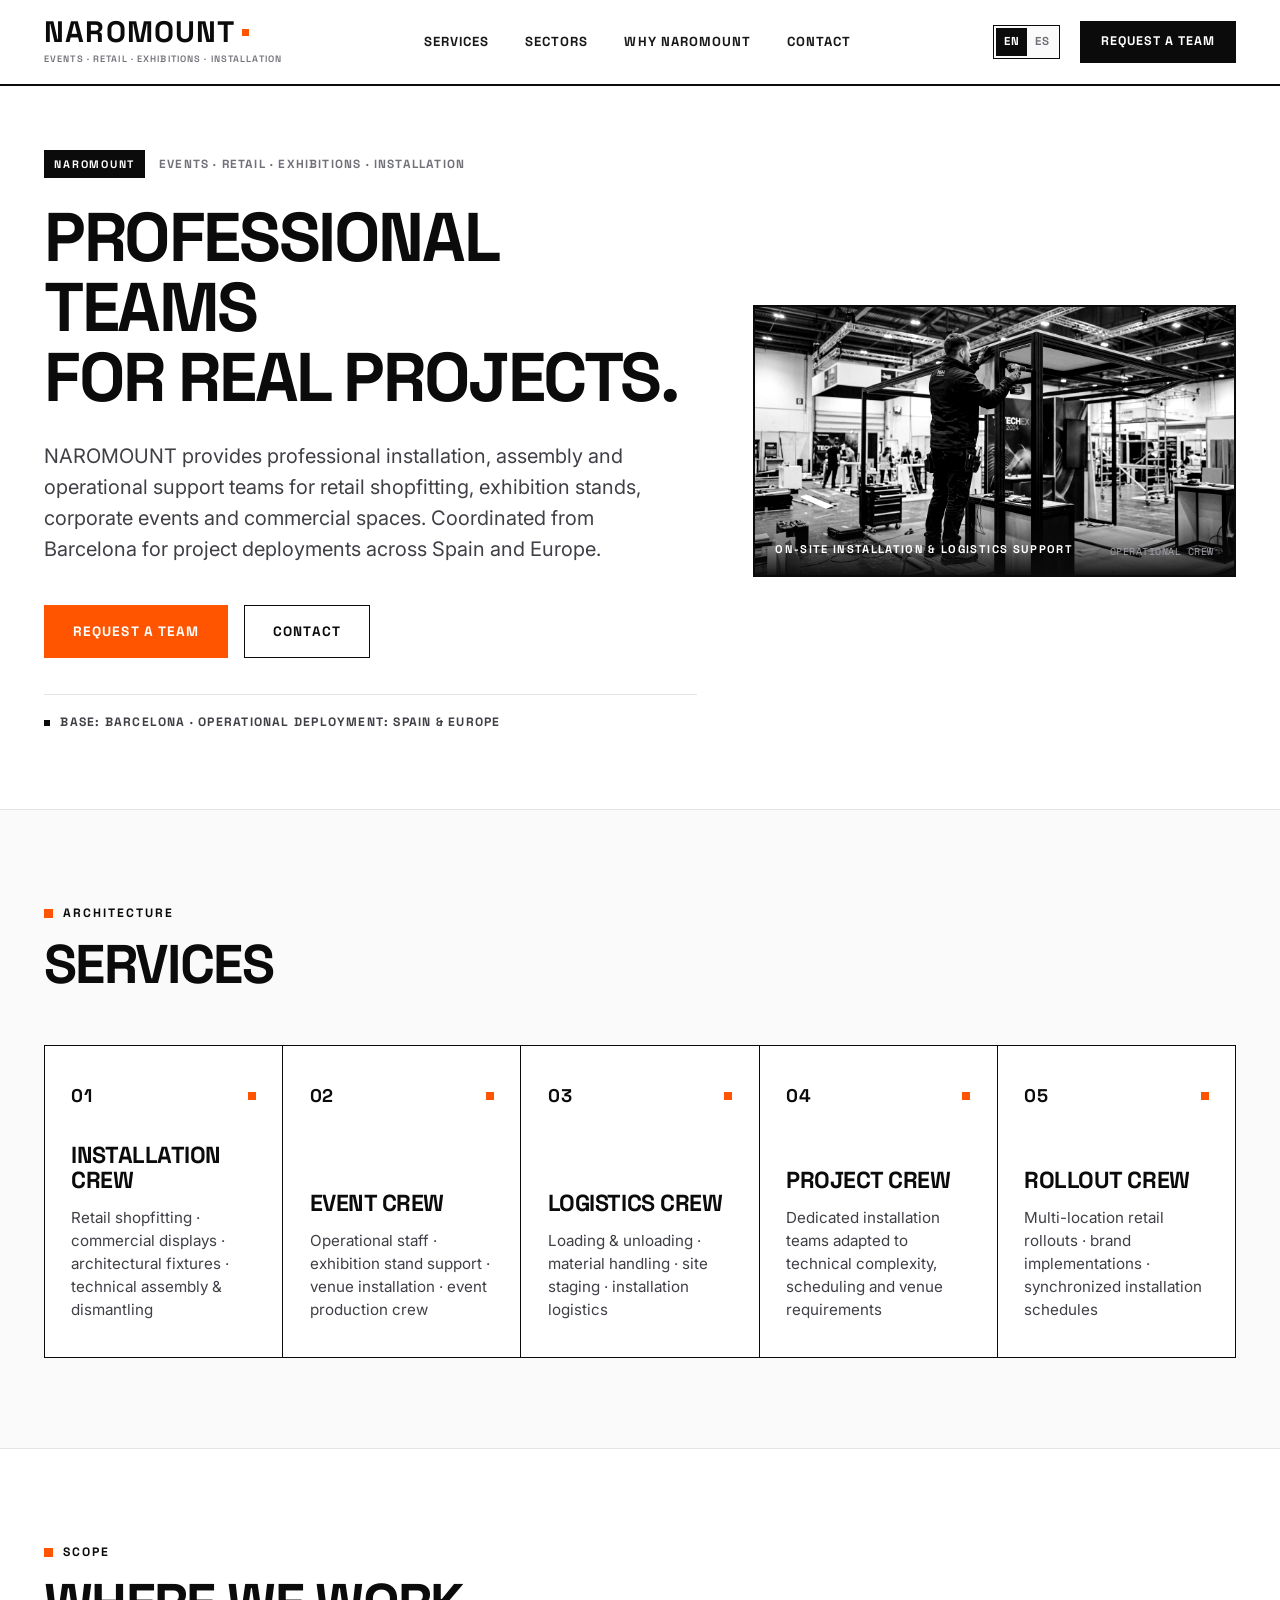
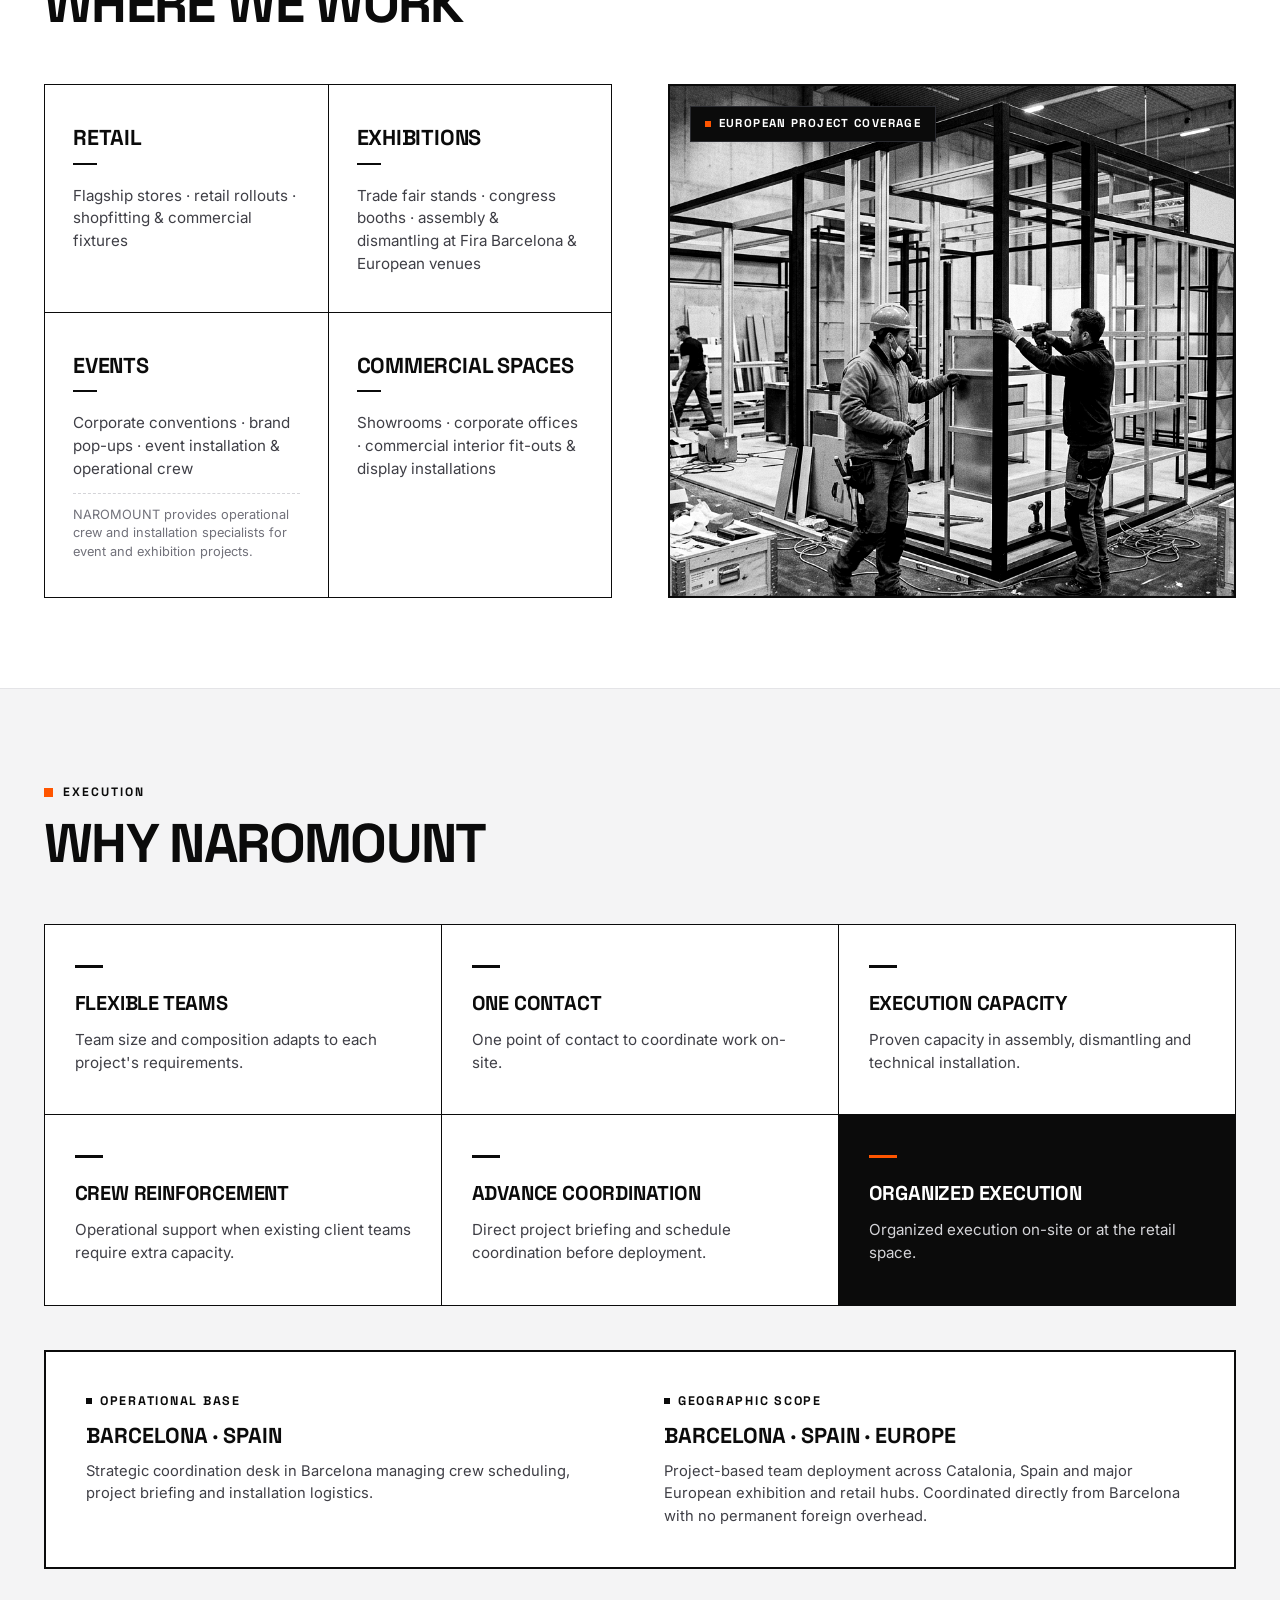
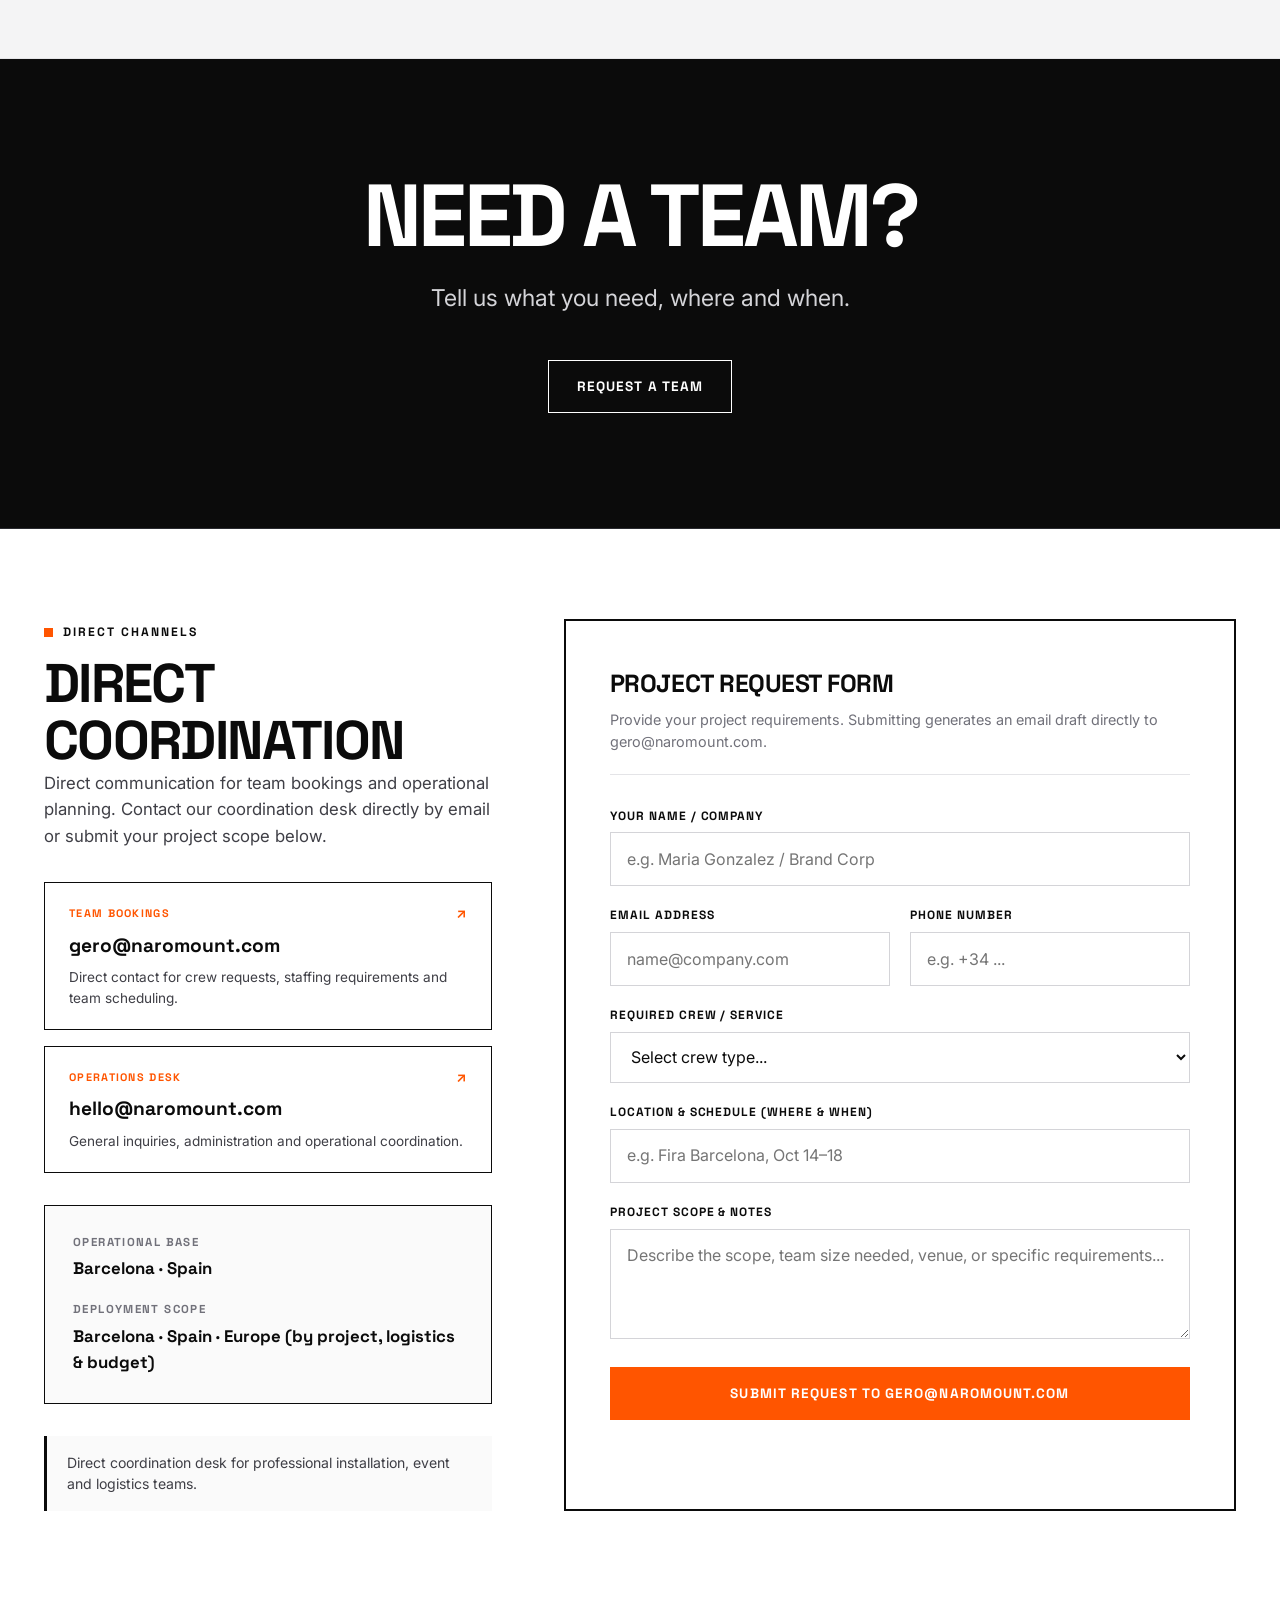
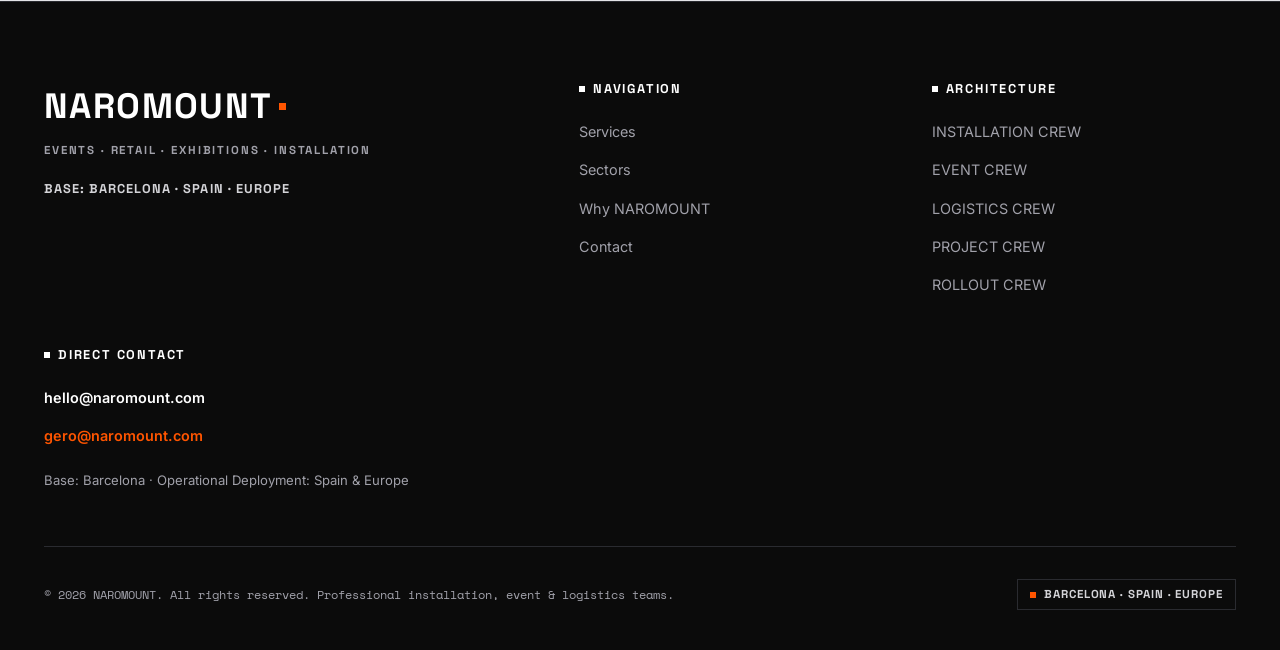
==== commit 8c684445: "SEO V1 — Commercial search copy, metadata sync & Schema.org structured data" ====
--- a/index.html
+++ b/index.html
@@ -3,15 +3,118 @@
 <head>
   <meta charset="UTF-8">
   <meta name="viewport" content="width=device-width, initial-scale=1.0">
-  <title data-i18n="meta.title">NAROMOUNT — Events · Retail · Exhibitions · Installation</title>
+  <title data-i18n="meta.title">NAROMOUNT — Installation, Retail Shopfitting &amp; Exhibition Crew | Barcelona</title>
   
-  <!-- SEO & Social Meta -->
-  <meta name="description" content="Professional installation, event and logistics teams for retail, exhibitions, events and commercial spaces. Barcelona · Spain · Europe.">
+  <!-- SEO & Commercial Search Meta -->
+  <meta name="description" content="Professional crews for retail shopfitting, exhibition stand assembly, events and commercial logistics. Based in Barcelona, deploying across Spain and Europe.">
   <meta name="theme-color" content="#0B0B0B">
-  <meta property="og:title" content="NAROMOUNT — Events · Retail · Exhibitions · Installation">
-  <meta property="og:description" content="Professional installation, event and logistics teams for retail, exhibitions, events and commercial spaces. Barcelona · Spain · Europe.">
+
+  <!-- Canonical URL (Verified Search Console) -->
+  <link rel="canonical" href="https://naromount.com/">
+
+  <!-- Open Graph / Social Media Meta -->
+  <meta property="og:title" content="NAROMOUNT — Installation, Retail Shopfitting &amp; Exhibition Crew | Barcelona">
+  <meta property="og:description" content="Professional crews for retail shopfitting, exhibition stand assembly, events and commercial logistics. Based in Barcelona, deploying across Spain and Europe.">
   <meta property="og:type" content="website">
-  <meta property="og:url" content="https://naromount.com">
+  <meta property="og:url" content="https://naromount.com/">
+  <meta property="og:image" content="https://naromount.com/assets/images/hero-installation.jpg">
+  <meta property="og:image:width" content="1000">
+  <meta property="og:image:height" content="750">
+  <meta property="og:image:alt" content="NAROMOUNT professional installation specialist on site">
+  <meta property="og:locale" content="en_US">
+  <meta property="og:locale:alternate" content="es_ES">
+
+  <!-- Twitter / X Preview Card -->
+  <meta name="twitter:card" content="summary_large_image">
+  <meta name="twitter:title" content="NAROMOUNT — Installation, Retail Shopfitting &amp; Exhibition Crew | Barcelona">
+  <meta name="twitter:description" content="Professional crews for retail shopfitting, exhibition stand assembly, events and commercial logistics. Based in Barcelona, deploying across Spain and Europe.">
+  <meta name="twitter:image" content="https://naromount.com/assets/images/hero-installation.jpg">
+
+  <!-- Structured Data: Schema.org ProfessionalService (Verified Business Parameters Only) -->
+  <script type="application/ld+json">
+  {
+    "@context": "https://schema.org",
+    "@type": "ProfessionalService",
+    "@id": "https://naromount.com/#business",
+    "name": "NAROMOUNT",
+    "url": "https://naromount.com/",
+    "logo": "https://naromount.com/favicon.svg",
+    "image": "https://naromount.com/assets/images/hero-installation.jpg",
+    "description": "Professional teams for retail shopfitting, exhibition stand assembly, event installation and commercial logistics based in Barcelona, with project deployment across Spain and Europe.",
+    "address": {
+      "@type": "PostalAddress",
+      "addressLocality": "Barcelona",
+      "addressRegion": "Catalonia",
+      "addressCountry": "ES"
+    },
+    "areaServed": [
+      {
+        "@type": "City",
+        "name": "Barcelona"
+      },
+      {
+        "@type": "Country",
+        "name": "Spain"
+      },
+      {
+        "@type": "Continent",
+        "name": "Europe"
+      }
+    ],
+    "hasOfferCatalog": {
+      "@type": "OfferCatalog",
+      "name": "Installation & Operational Crew Services",
+      "itemListElement": [
+        {
+          "@type": "Offer",
+          "itemOffered": {
+            "@type": "Service",
+            "name": "Retail Installation & Shopfitting Crew",
+            "description": "Store installation, commercial display assembly, and multi-location retail rollouts."
+          }
+        },
+        {
+          "@type": "Offer",
+          "itemOffered": {
+            "@type": "Service",
+            "name": "Exhibition Stand Assembly & Dismantling",
+            "description": "Technical assembly, booth setup, and dismantling for trade fairs and congresses."
+          }
+        },
+        {
+          "@type": "Offer",
+          "itemOffered": {
+            "@type": "Service",
+            "name": "Event Operational Crew & Support",
+            "description": "Operational staff and technical installation support for corporate events and exhibitions."
+          }
+        },
+        {
+          "@type": "Offer",
+          "itemOffered": {
+            "@type": "Service",
+            "name": "Commercial Logistics Crew",
+            "description": "Loading, unloading, material handling, and site logistics for commercial installation projects."
+          }
+        }
+      ]
+    },
+    "contactPoint": [
+      {
+        "@type": "ContactPoint",
+        "email": "gero@naromount.com",
+        "contactType": "customer service",
+        "availableLanguage": ["English", "Spanish"]
+      },
+      {
+        "@type": "ContactPoint",
+        "email": "hello@naromount.com",
+        "contactType": "general inquiries",
+        "availableLanguage": ["English", "Spanish"]
+      }
+    ]
+  }
+  </script>
 
   <!-- Favicon -->
   <link rel="icon" type="image/svg+xml" href="favicon.svg">
@@ -109,7 +212,7 @@
             </h1>
 
             <p class="hero-subtitle" data-i18n="hero.subtitle">
-              NAROMOUNT is a professional company providing installation, assembly and operational support teams for retail, exhibitions, events and commercial spaces.
+              NAROMOUNT provides professional installation, assembly and operational support teams for retail shopfitting, exhibition stands, corporate events and commercial spaces. Coordinated from Barcelona for project deployments across Spain and Europe.
             </p>
 
             <div class="hero-cta-group">
@@ -119,7 +222,7 @@
 
             <div class="hero-base-note">
               <span class="dot" aria-hidden="true"></span>
-              <span data-i18n="hero.base">Base: Barcelona · Spain · Coverage: Europe</span>
+              <span data-i18n="hero.base">Base: Barcelona · Operational Deployment: Spain &amp; Europe</span>
             </div>
           </div>
 
@@ -134,7 +237,7 @@
               fetchpriority="high"
             >
             <div class="hero-media-caption">
-              <span class="hero-caption-spec" data-i18n="hero.mediaSpec">On-site Installation &amp; Logistics</span>
+              <span class="hero-caption-spec" data-i18n="hero.mediaSpec">On-site Installation &amp; Logistics Support</span>
               <span class="hero-caption-tag" data-i18n="hero.mediaTag">OPERATIONAL CREW</span>
             </div>
           </div>
@@ -162,7 +265,7 @@
             </div>
             <div class="service-card-content">
               <h3 class="service-title" data-i18n="services.s1.title">INSTALLATION CREW</h3>
-              <p class="service-desc" data-i18n="services.s1.desc">Assembly · dismantling · installation</p>
+              <p class="service-desc" data-i18n="services.s1.desc">Retail shopfitting · commercial displays · architectural fixtures · technical assembly &amp; dismantling</p>
             </div>
           </div>
 
@@ -174,7 +277,7 @@
             </div>
             <div class="service-card-content">
               <h3 class="service-title" data-i18n="services.s2.title">EVENT CREW</h3>
-              <p class="service-desc" data-i18n="services.s2.desc">Operational staff · production · support</p>
+              <p class="service-desc" data-i18n="services.s2.desc">Operational staff · exhibition stand support · venue installation · event production crew</p>
             </div>
           </div>
 
@@ -186,7 +289,7 @@
             </div>
             <div class="service-card-content">
               <h3 class="service-title" data-i18n="services.s3.title">LOGISTICS CREW</h3>
-              <p class="service-desc" data-i18n="services.s3.desc">Loading · unloading · preparation · movement</p>
+              <p class="service-desc" data-i18n="services.s3.desc">Loading &amp; unloading · material handling · site staging · installation logistics</p>
             </div>
           </div>
 
@@ -198,7 +301,7 @@
             </div>
             <div class="service-card-content">
               <h3 class="service-title" data-i18n="services.s4.title">PROJECT CREW</h3>
-              <p class="service-desc" data-i18n="services.s4.desc">Teams adapted to each project</p>
+              <p class="service-desc" data-i18n="services.s4.desc">Dedicated installation teams adapted to technical complexity, scheduling and venue requirements</p>
             </div>
           </div>
 
@@ -210,7 +313,7 @@
             </div>
             <div class="service-card-content">
               <h3 class="service-title" data-i18n="services.s5.title">ROLLOUT CREW</h3>
-              <p class="service-desc" data-i18n="services.s5.desc">Multi-location implementation</p>
+              <p class="service-desc" data-i18n="services.s5.desc">Multi-location retail rollouts · brand implementations · synchronized installation schedules</p>
             </div>
           </div>
 
@@ -235,23 +338,23 @@
             
             <div class="sector-block">
               <h3 class="sector-name" data-i18n="sectors.retail.title">Retail</h3>
-              <p class="sector-detail" data-i18n="sectors.retail.desc">Stores · Rollouts · Shopfitting</p>
+              <p class="sector-detail" data-i18n="sectors.retail.desc">Flagship stores · retail rollouts · shopfitting &amp; commercial fixtures</p>
             </div>
 
             <div class="sector-block">
               <h3 class="sector-name" data-i18n="sectors.exhibitions.title">Exhibitions</h3>
-              <p class="sector-detail" data-i18n="sectors.exhibitions.desc">Stands · Fairs · Congresses</p>
+              <p class="sector-detail" data-i18n="sectors.exhibitions.desc">Trade fair stands · congress booths · assembly &amp; dismantling at Fira Barcelona &amp; European venues</p>
             </div>
 
             <div class="sector-block">
               <h3 class="sector-name" data-i18n="sectors.events.title">Events</h3>
-              <p class="sector-detail" data-i18n="sectors.events.desc">Corporate · Brand · Production</p>
-              <p class="sector-clarification" data-i18n="sectors.events.note">NAROMOUNT provides operational staff and installation teams for event projects.</p>
+              <p class="sector-detail" data-i18n="sectors.events.desc">Corporate conventions · brand pop-ups · event installation &amp; operational crew</p>
+              <p class="sector-clarification" data-i18n="sectors.events.note">NAROMOUNT provides operational crew and installation specialists for event and exhibition projects.</p>
             </div>
 
             <div class="sector-block">
               <h3 class="sector-name" data-i18n="sectors.spaces.title">Commercial Spaces</h3>
-              <p class="sector-detail" data-i18n="sectors.spaces.desc">Showrooms · Offices · Commercial spaces</p>
+              <p class="sector-detail" data-i18n="sectors.spaces.desc">Showrooms · corporate offices · commercial interior fit-outs &amp; display installations</p>
             </div>
 
           </div>
@@ -334,12 +437,12 @@
           <div>
             <span class="scope-item-title" data-i18n="why.scope.baseTitle">Operational Base</span>
             <div class="scope-item-headline" data-i18n="why.scope.baseText">Barcelona · Spain</div>
-            <p class="scope-item-desc" data-i18n="why.scope.baseDesc">Coordination desk and planning center for team scheduling and project logistics.</p>
+            <p class="scope-item-desc" data-i18n="why.scope.baseDesc">Strategic coordination desk in Barcelona managing crew scheduling, project briefing and installation logistics.</p>
           </div>
           <div>
             <span class="scope-item-title" data-i18n="why.scope.reachTitle">Geographic Scope</span>
             <div class="scope-item-headline" data-i18n="why.scope.reachText">Barcelona · Spain · Europe</div>
-            <p class="scope-item-desc" data-i18n="why.scope.reachDesc">Deployment across Spain and European venues depending on project scope, logistics and budget. Coordinated from Barcelona. No permanent foreign infrastructure.</p>
+            <p class="scope-item-desc" data-i18n="why.scope.reachDesc">Project-based team deployment across Catalonia, Spain and major European exhibition and retail hubs. Coordinated directly from Barcelona with no permanent foreign overhead.</p>
           </div>
         </div>
 
@@ -529,7 +632,7 @@
           <ul class="footer-links">
             <li><a href="mailto:hello@naromount.com" style="color: var(--color-white); font-weight: 600;">hello@naromount.com</a></li>
             <li><a href="mailto:gero@naromount.com" style="color: var(--color-accent); font-weight: 600;">gero@naromount.com</a></li>
-            <li style="margin-top: 0.5rem; font-size: 0.82rem; color: var(--color-grey-400);" data-i18n="hero.base">Base: Barcelona · Spain · Coverage: Europe</li>
+            <li style="margin-top: 0.5rem; font-size: 0.82rem; color: var(--color-grey-400);" data-i18n="hero.base">Base: Barcelona · Operational Deployment: Spain &amp; Europe</li>
           </ul>
         </div>
 
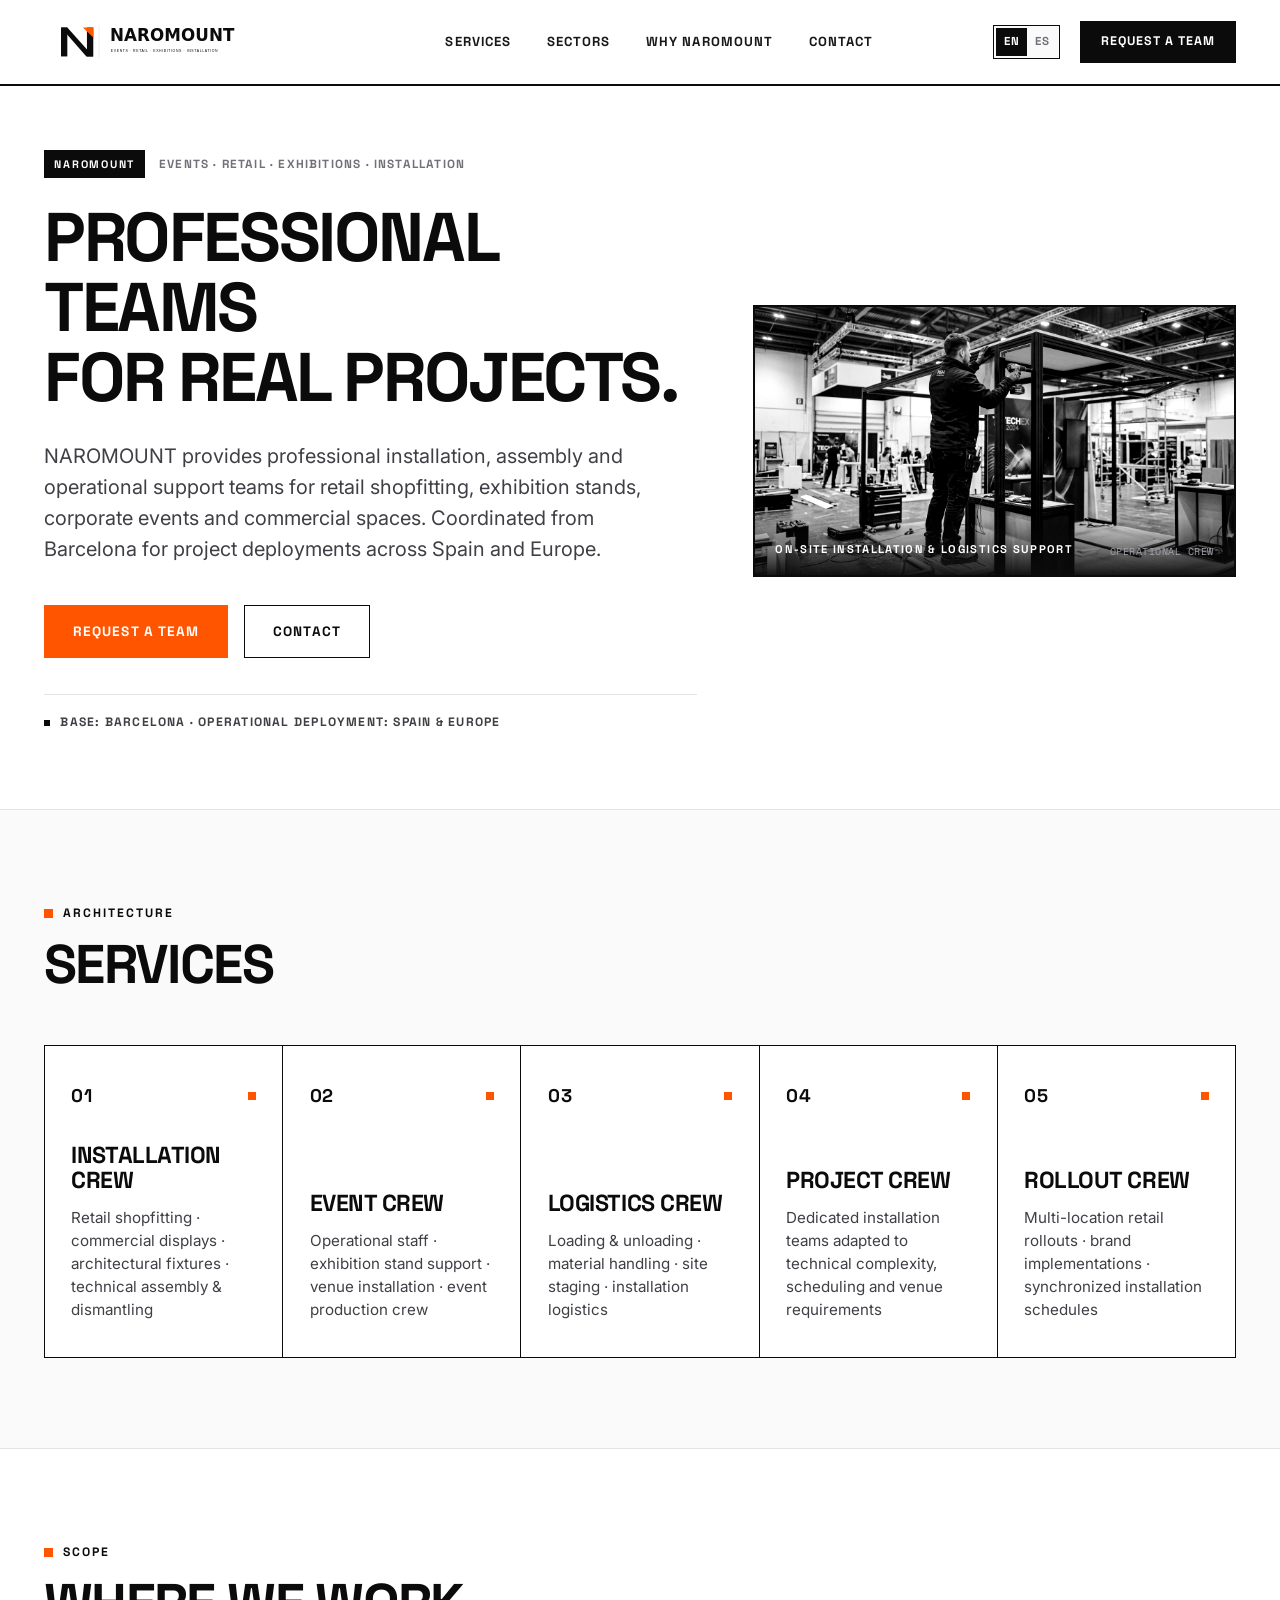
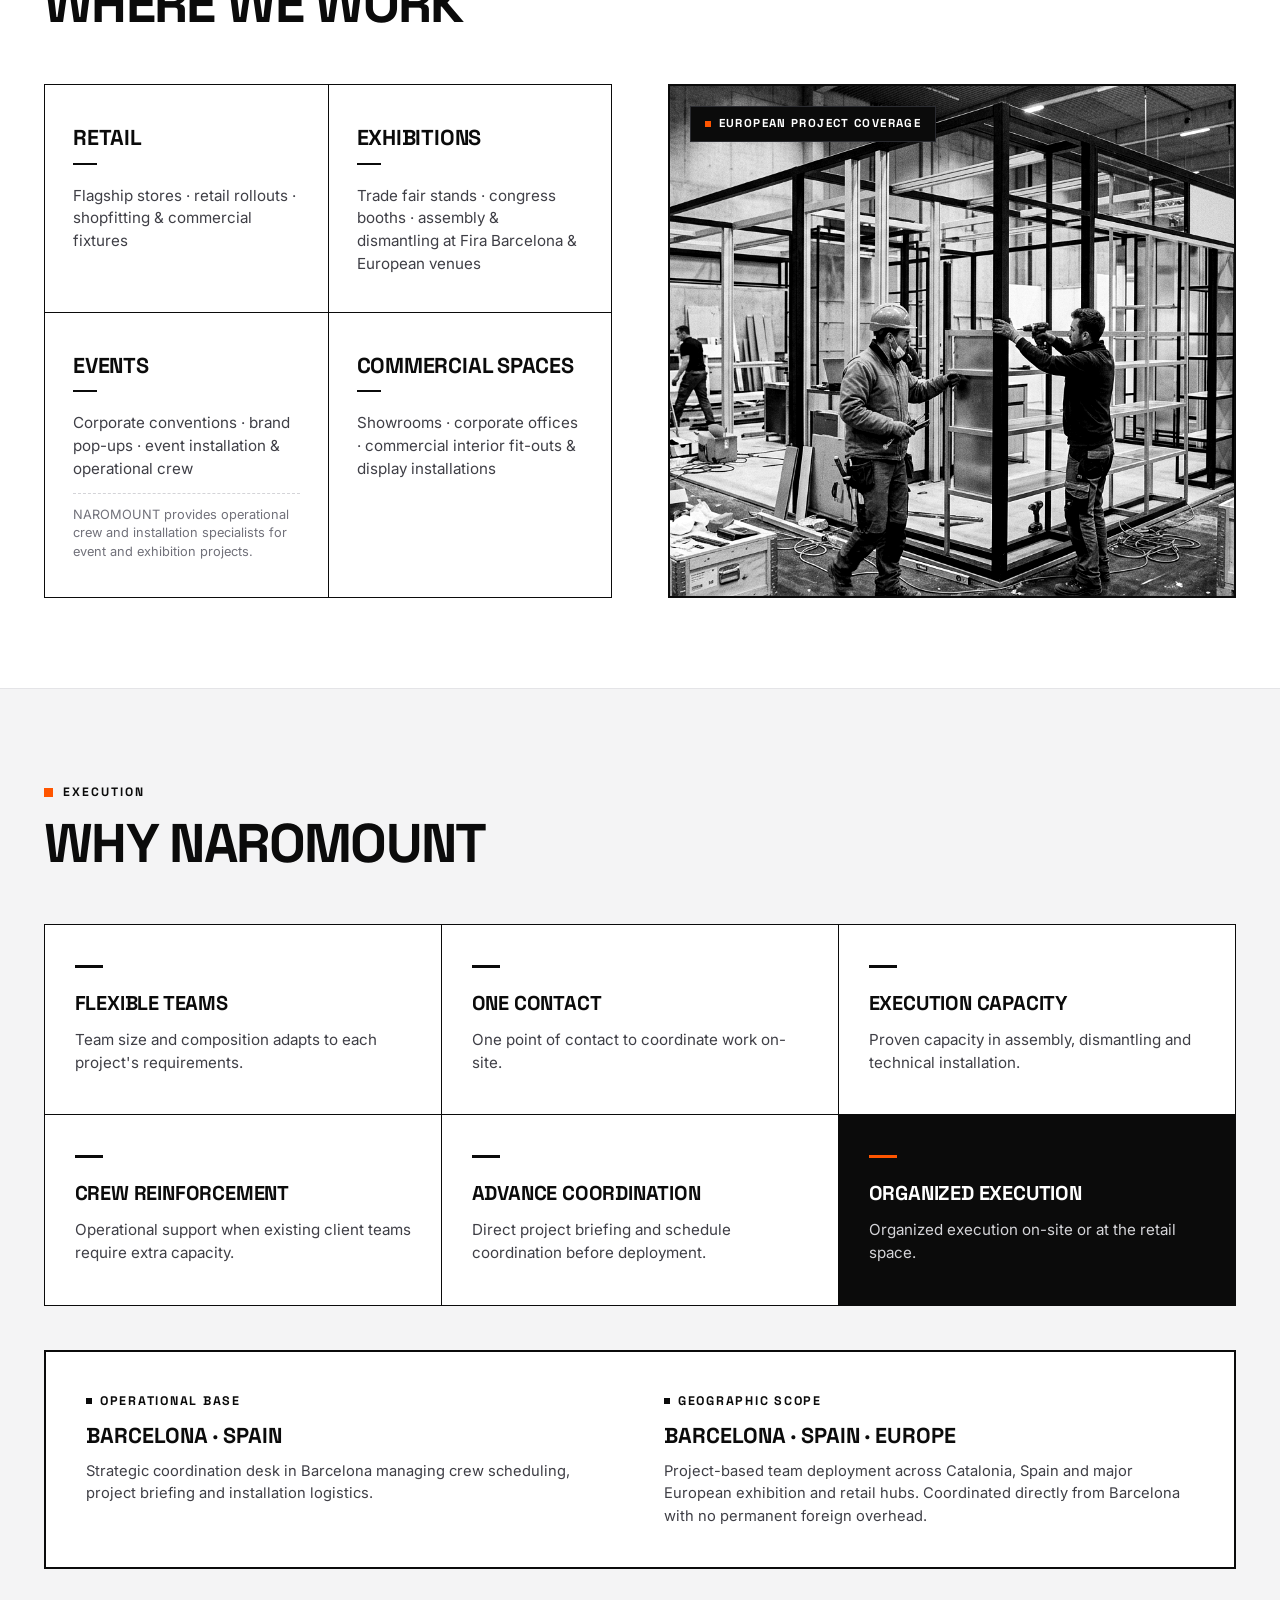
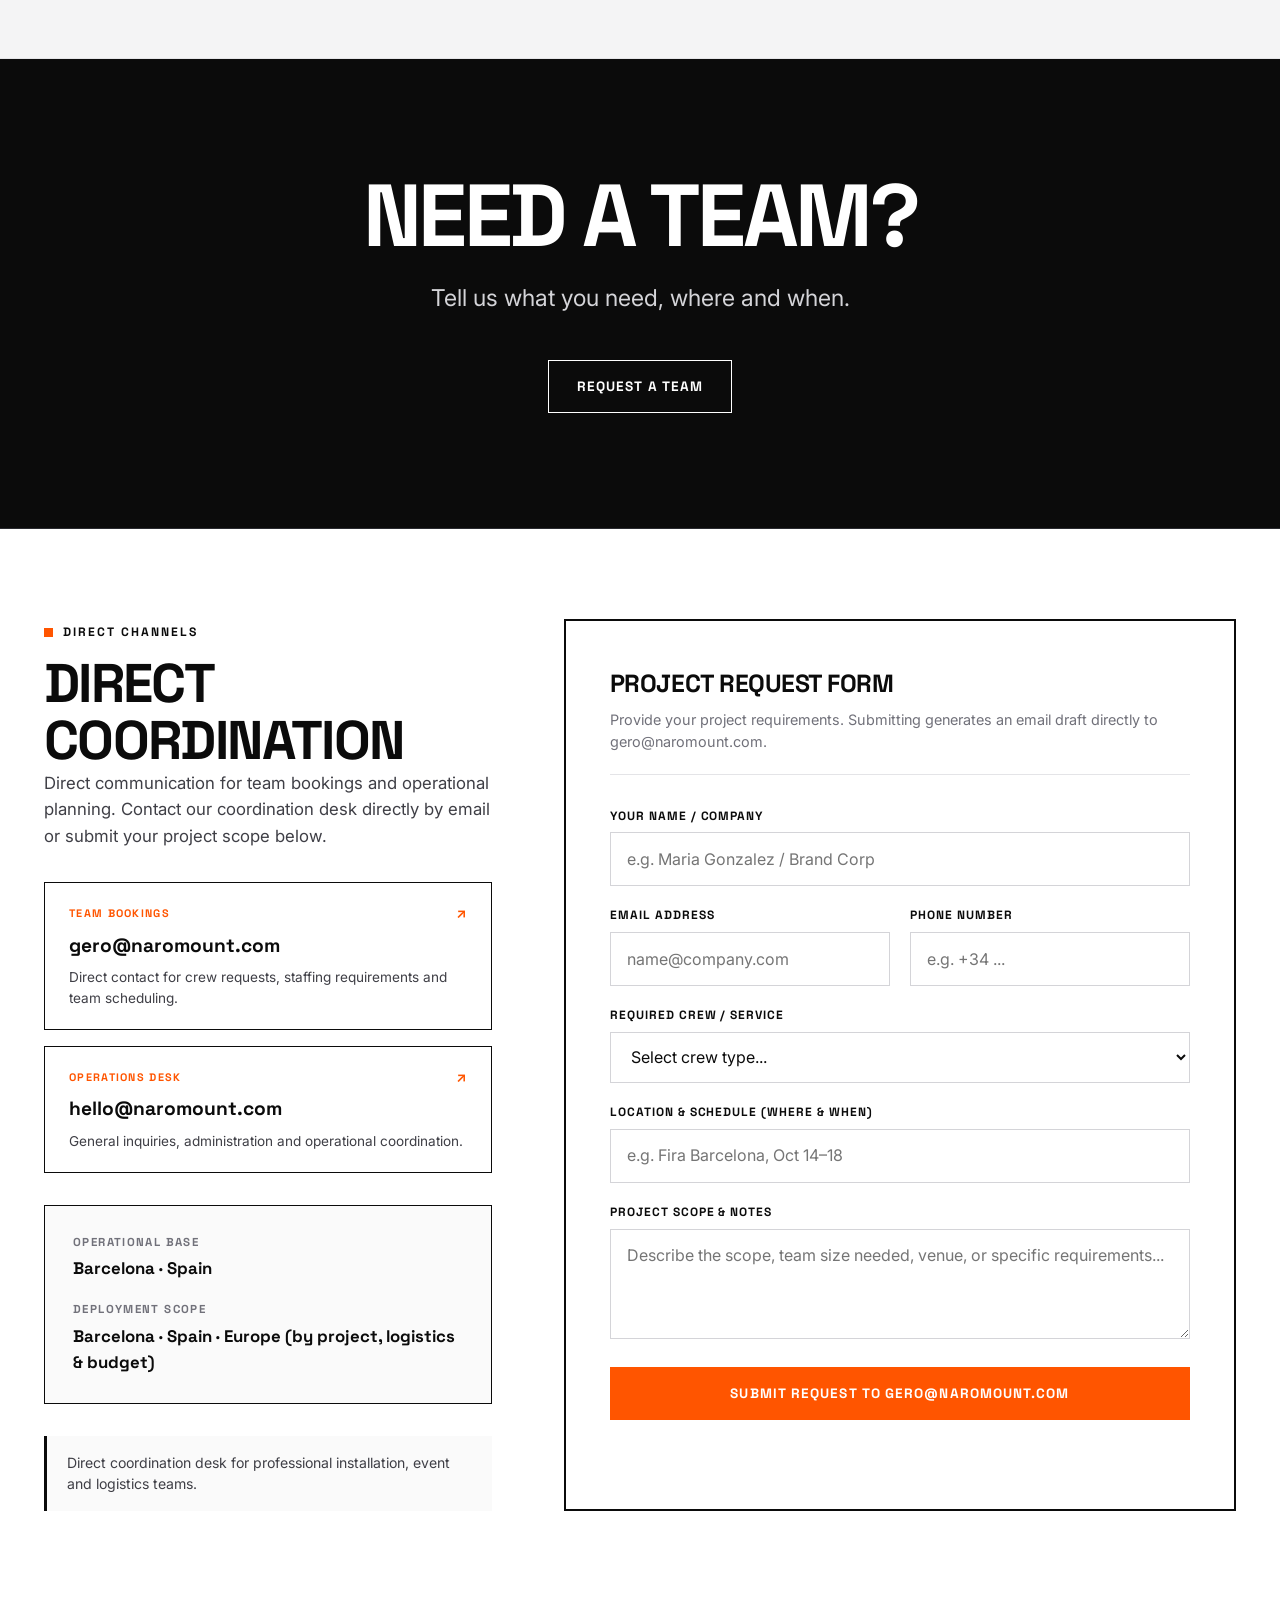
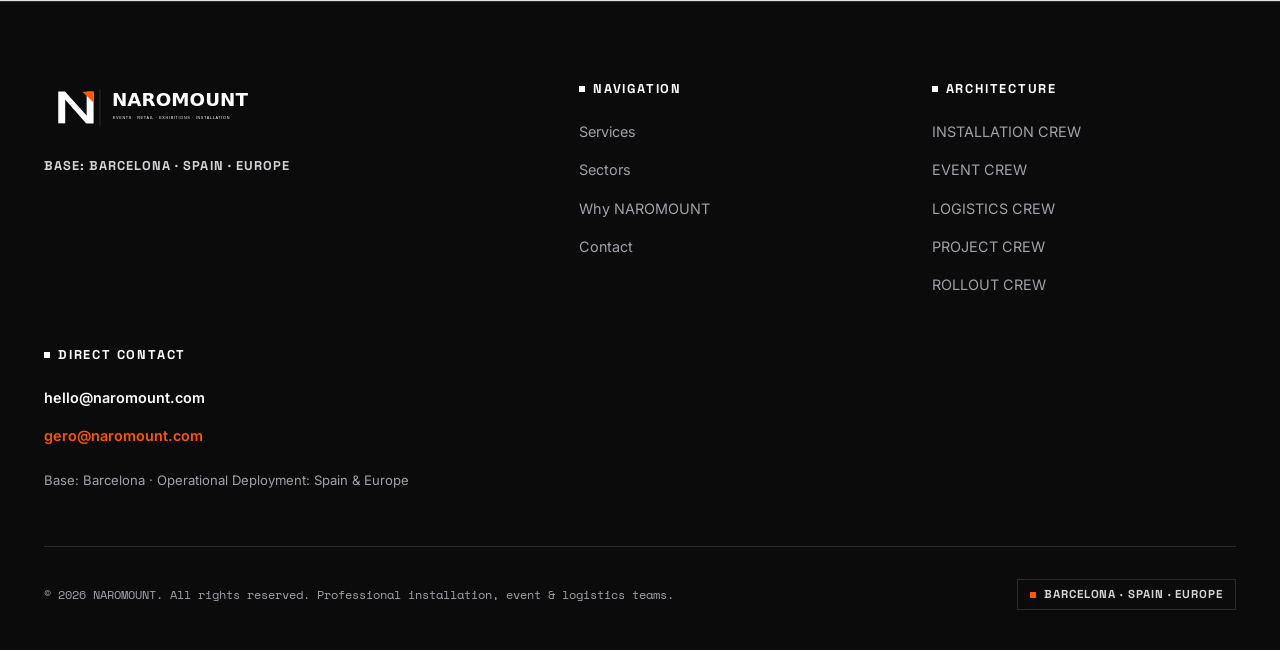
==== commit d4e37867: "feat(brand): integrate official V1.1 brand SVG logos, favicons and CTA flow" ====
--- a/index.html
+++ b/index.html
@@ -138,13 +138,15 @@
   <header class="site-header" role="banner">
     <div class="container header-inner">
       
-      <!-- Brand Logo & Descriptor -->
-      <a href="#" class="brand" aria-label="NAROMOUNT Home">
-        <span class="brand-logo-text">
-          NAROMOUNT
-          <span class="brand-dot" aria-hidden="true"></span>
-        </span>
-        <span class="brand-descriptor" data-i18n="hero.descriptor">EVENTS · RETAIL · EXHIBITIONS · INSTALLATION</span>
+      <!-- Brand Logo (Official V1.1 SVG) -->
+      <a href="#" class="brand" aria-label="NAROMOUNT — Events, Retail, Exhibitions, Installation">
+        <img 
+          src="assets/brand/naromount-logo-horizontal.svg" 
+          alt="NAROMOUNT — Events, Retail, Exhibitions, Installation" 
+          class="brand-logo"
+          width="950" 
+          height="180"
+        >
       </a>
 
       <!-- Desktop Navigation -->
@@ -217,7 +219,7 @@
 
             <div class="hero-cta-group">
               <a href="mailto:gero@naromount.com?subject=Team%20Request%20%E2%80%94%20NAROMOUNT" class="btn btn-accent" data-i18n="hero.ctaPrimary">Request a Team</a>
-              <a href="mailto:hello@naromount.com?subject=Inquiry%20%E2%80%94%20NAROMOUNT" class="btn btn-secondary" data-i18n="hero.ctaSecondary">Contact</a>
+              <a href="#contact" class="btn btn-secondary" data-i18n="hero.ctaSecondary">Contact</a>
             </div>
 
             <div class="hero-base-note">
@@ -593,11 +595,14 @@
         
         <!-- Brand Information -->
         <div class="footer-brand">
-          <div class="footer-logo-text">
-            NAROMOUNT
-            <span class="brand-dot" aria-hidden="true"></span>
-          </div>
-          <p class="footer-descriptor" data-i18n="footer.descriptor">EVENTS · RETAIL · EXHIBITIONS · INSTALLATION</p>
+          <img 
+            src="assets/brand/naromount-logo-horizontal-dark.svg" 
+            alt="NAROMOUNT — Events, Retail, Exhibitions, Installation" 
+            class="footer-brand-logo"
+            width="950" 
+            height="180"
+            loading="lazy"
+          >
           <div class="footer-base-box">
             <span data-i18n="footer.base">Base: Barcelona · Spain · Europe</span>
           </div>
--- a/css/style.css
+++ b/css/style.css
@@ -285,10 +285,18 @@
 /* Brand Logo */
 .brand {
   display: flex;
-  flex-direction: column;
-  gap: 0.25rem;
+  align-items: center;
+  text-decoration: none;
   min-width: 0;
   flex-shrink: 1;
+}
+
+.brand-logo {
+  display: block;
+  width: clamp(160px, 22vw, 285px);
+  height: auto;
+  max-height: 52px;
+  object-fit: contain;
 }
 
 .brand-logo-text {
@@ -1336,6 +1344,15 @@
   flex-direction: column;
 }
 
+.footer-brand-logo {
+  display: block;
+  width: clamp(220px, 24vw, 300px);
+  height: auto;
+  max-height: 58px;
+  object-fit: contain;
+  margin-bottom: 1.25rem;
+}
+
 .footer-logo-text {
   font-family: var(--font-display);
   font-size: 2.2rem;
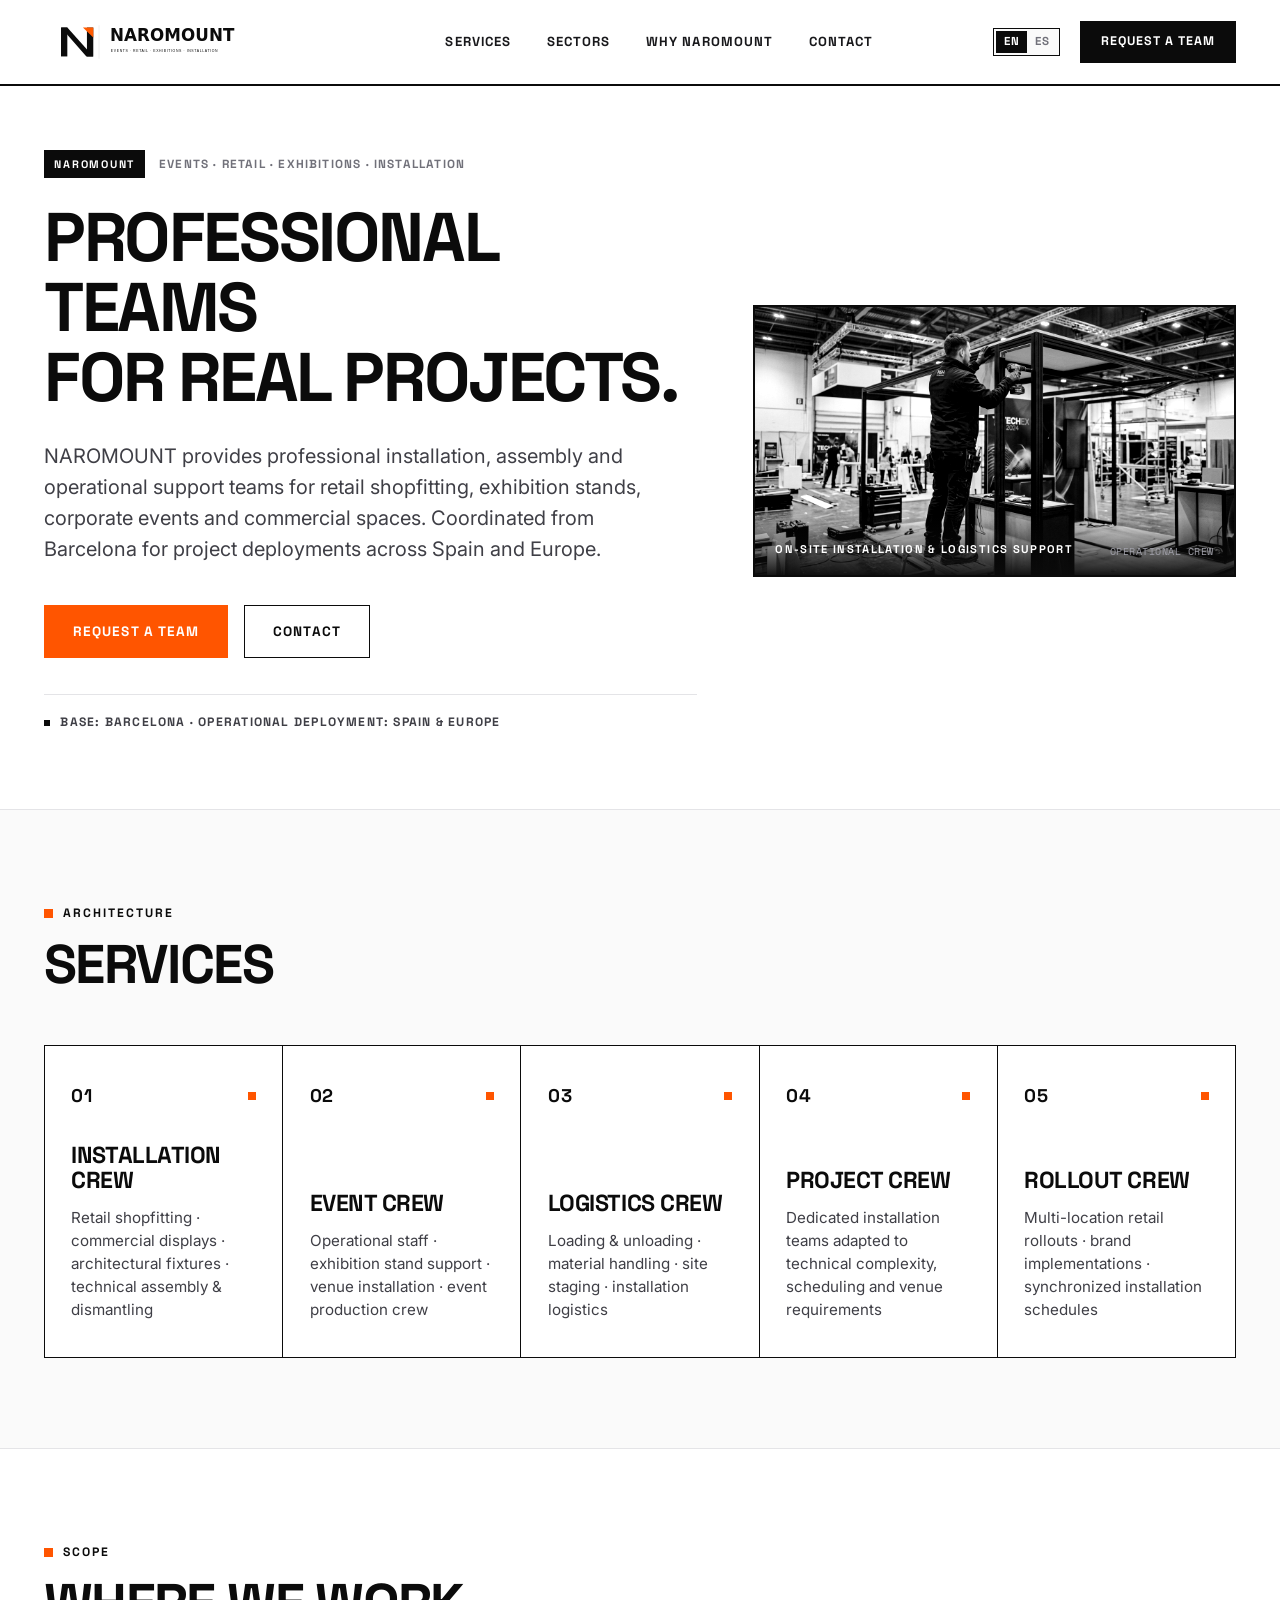
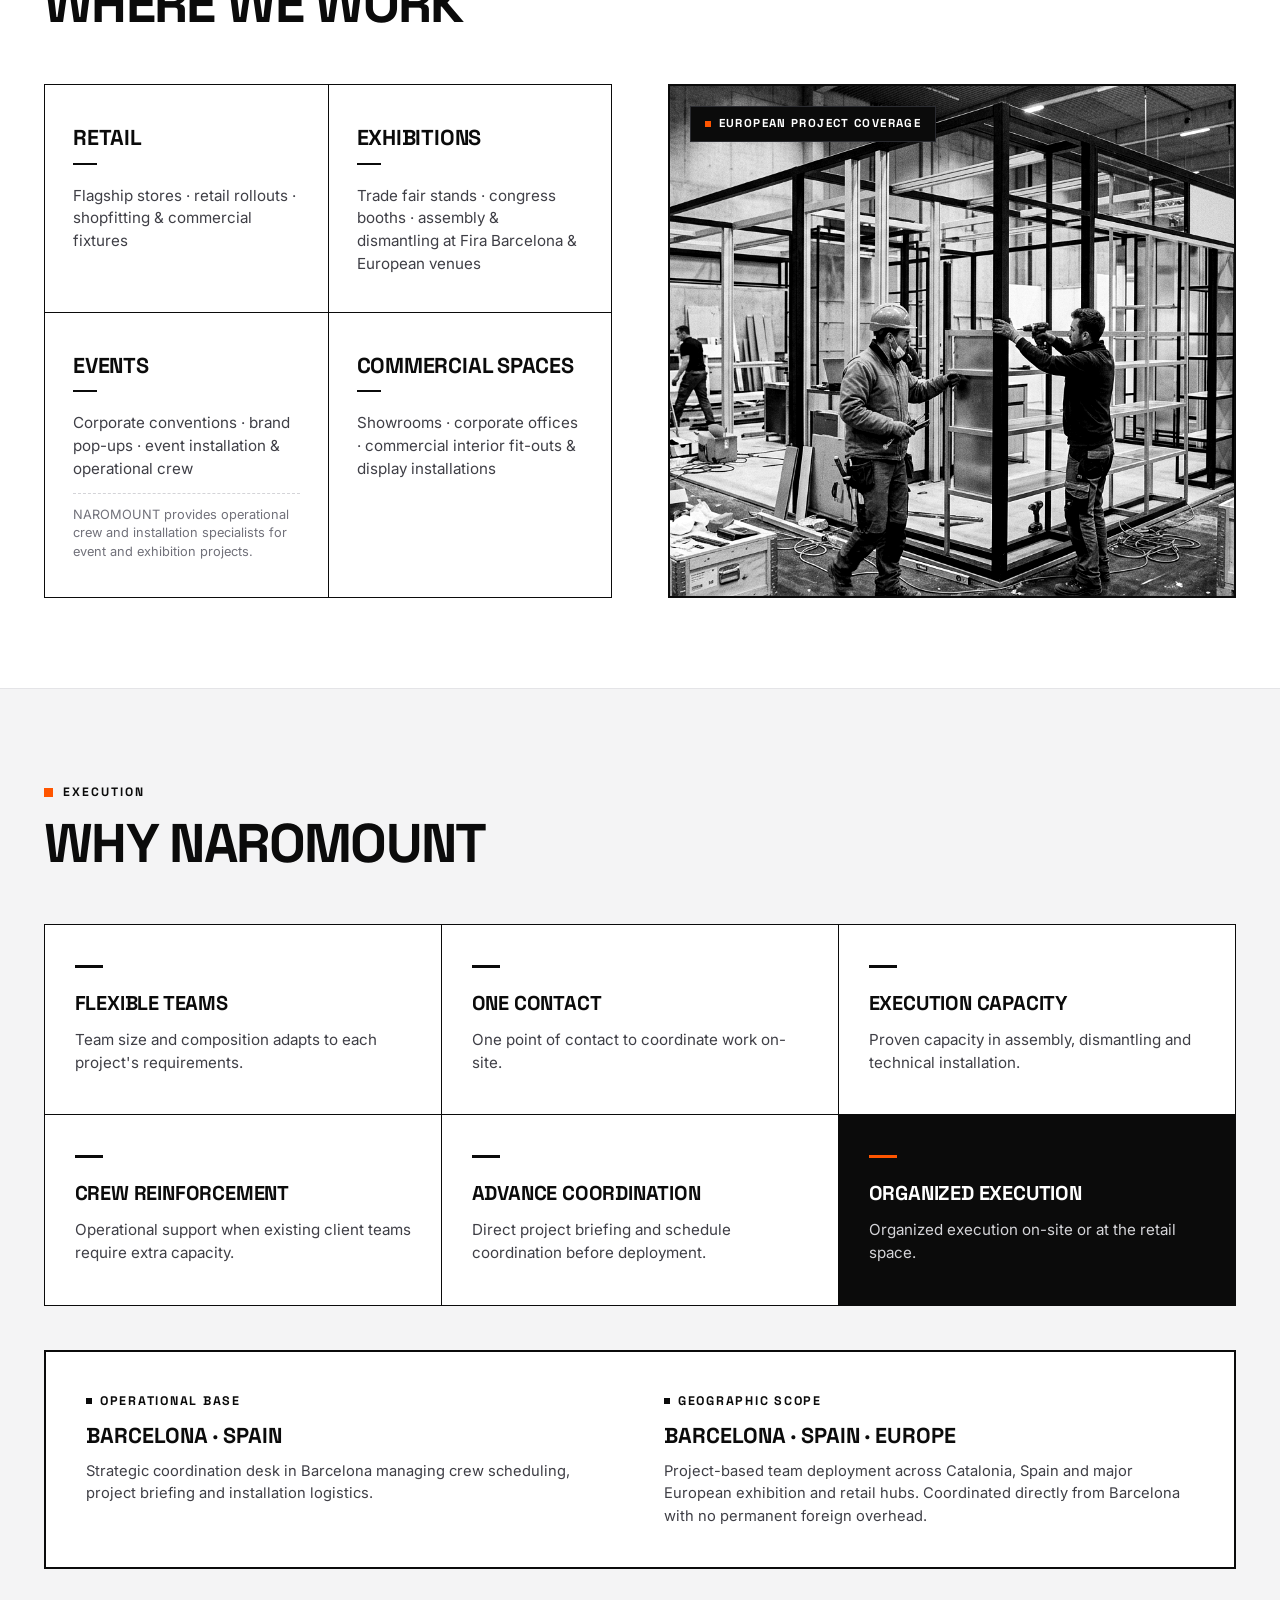
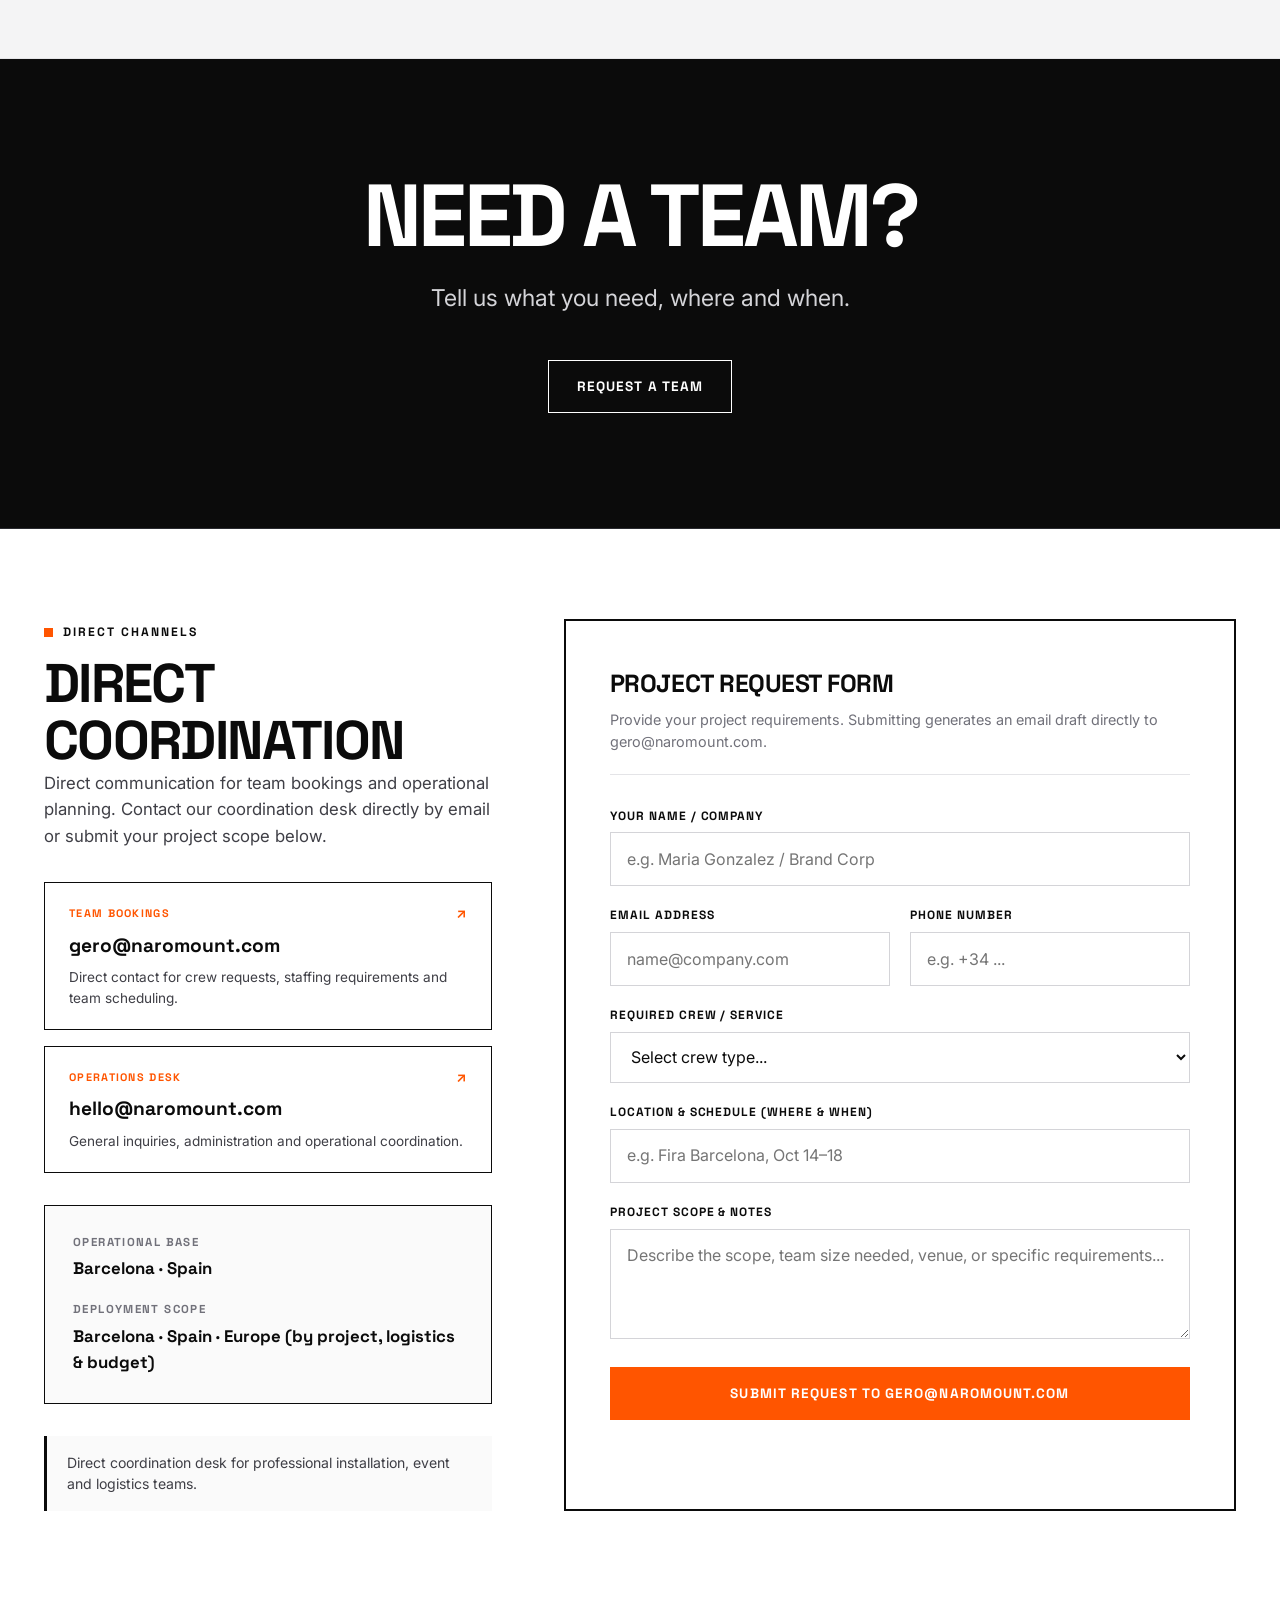
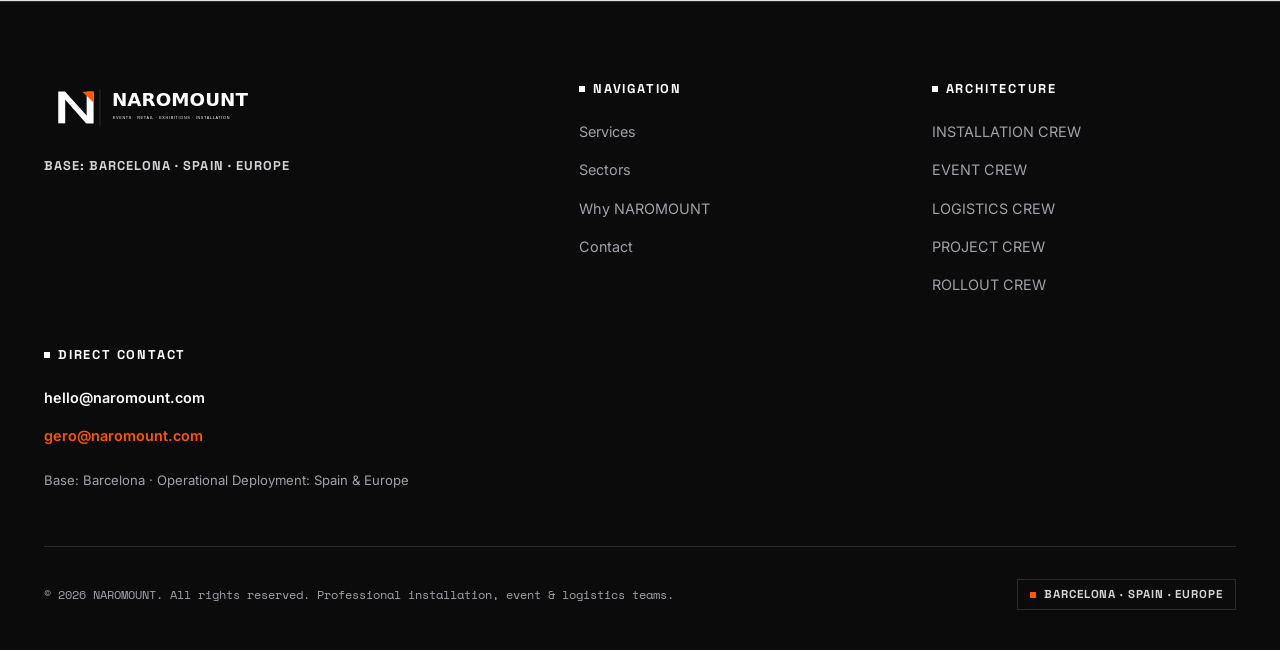
==== commit 499cebd6: "feat(seo): add bilingual English and Spanish site architecture" ====
--- a/index.html
+++ b/index.html
@@ -9,8 +9,11 @@
   <meta name="description" content="Professional crews for retail shopfitting, exhibition stand assembly, events and commercial logistics. Based in Barcelona, deploying across Spain and Europe.">
   <meta name="theme-color" content="#0B0B0B">
 
-  <!-- Canonical URL (Verified Search Console) -->
+  <!-- Canonical URL & Bilingual Hreflang (Verified Search Console) -->
   <link rel="canonical" href="https://naromount.com/">
+  <link rel="alternate" hreflang="en" href="https://naromount.com/">
+  <link rel="alternate" hreflang="es" href="https://naromount.com/es/">
+  <link rel="alternate" hreflang="x-default" href="https://naromount.com/">
 
   <!-- Open Graph / Social Media Meta -->
   <meta property="og:title" content="NAROMOUNT — Installation, Retail Shopfitting &amp; Exhibition Crew | Barcelona">
@@ -18,8 +21,8 @@
   <meta property="og:type" content="website">
   <meta property="og:url" content="https://naromount.com/">
   <meta property="og:image" content="https://naromount.com/assets/images/hero-installation.jpg">
-  <meta property="og:image:width" content="1000">
-  <meta property="og:image:height" content="750">
+  <meta property="og:image:width" content="1376">
+  <meta property="og:image:height" content="768">
   <meta property="og:image:alt" content="NAROMOUNT professional installation specialist on site">
   <meta property="og:locale" content="en_US">
   <meta property="og:locale:alternate" content="es_ES">
@@ -161,8 +164,8 @@
       <div class="header-actions">
         <!-- Language Switcher: ES / EN -->
         <div class="lang-selector" role="group" aria-label="Language selection">
-          <button type="button" class="lang-btn active" data-lang="en" aria-pressed="true">EN</button>
-          <button type="button" class="lang-btn" data-lang="es" aria-pressed="false">ES</button>
+          <span class="lang-btn active" data-lang="en" aria-current="page">EN</span>
+          <a href="/es/" class="lang-btn" data-lang="es" aria-label="Cambiar a español">ES</a>
         </div>
 
         <!-- Header CTA (Real Mailto Booking) -->
@@ -234,8 +237,8 @@
               src="assets/images/hero-installation.jpg" 
               alt="Installation specialist working on architectural display structure" 
               class="hero-image"
-              width="1000"
-              height="750"
+              width="1376"
+              height="768"
               fetchpriority="high"
             >
             <div class="hero-media-caption">
--- a/css/style.css
+++ b/css/style.css
@@ -406,18 +406,25 @@
 }
 
 .lang-btn {
+  display: inline-flex;
+  align-items: center;
+  justify-content: center;
   font-family: var(--font-display);
   font-size: 0.72rem;
   font-weight: 800;
   letter-spacing: 0.04em;
   padding: 0.3rem 0.5rem;
   color: var(--color-grey-500);
+  text-decoration: none;
+  cursor: pointer;
+  line-height: 1;
   transition: all var(--transition-fast);
 }
 
 .lang-btn.active {
   background-color: var(--color-black);
   color: var(--color-white);
+  cursor: default;
 }
 
 .lang-btn:hover:not(.active) {
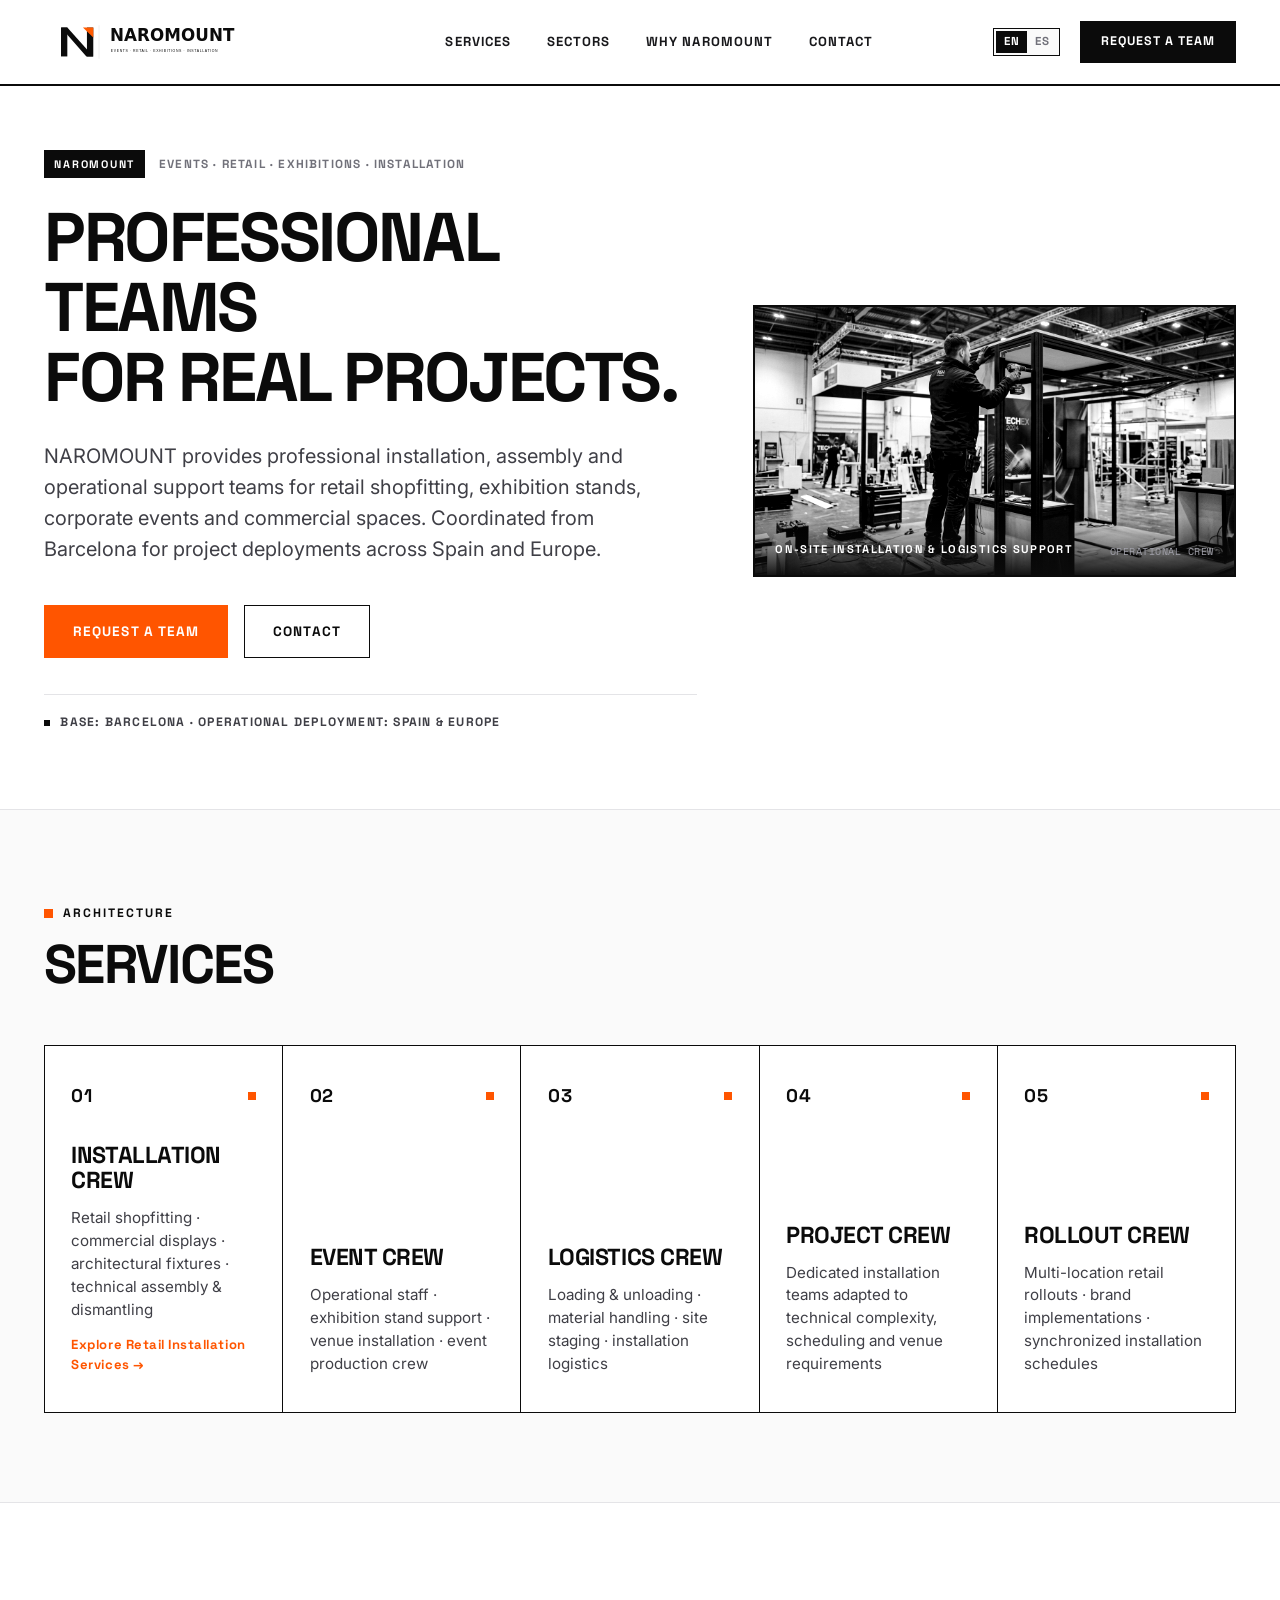
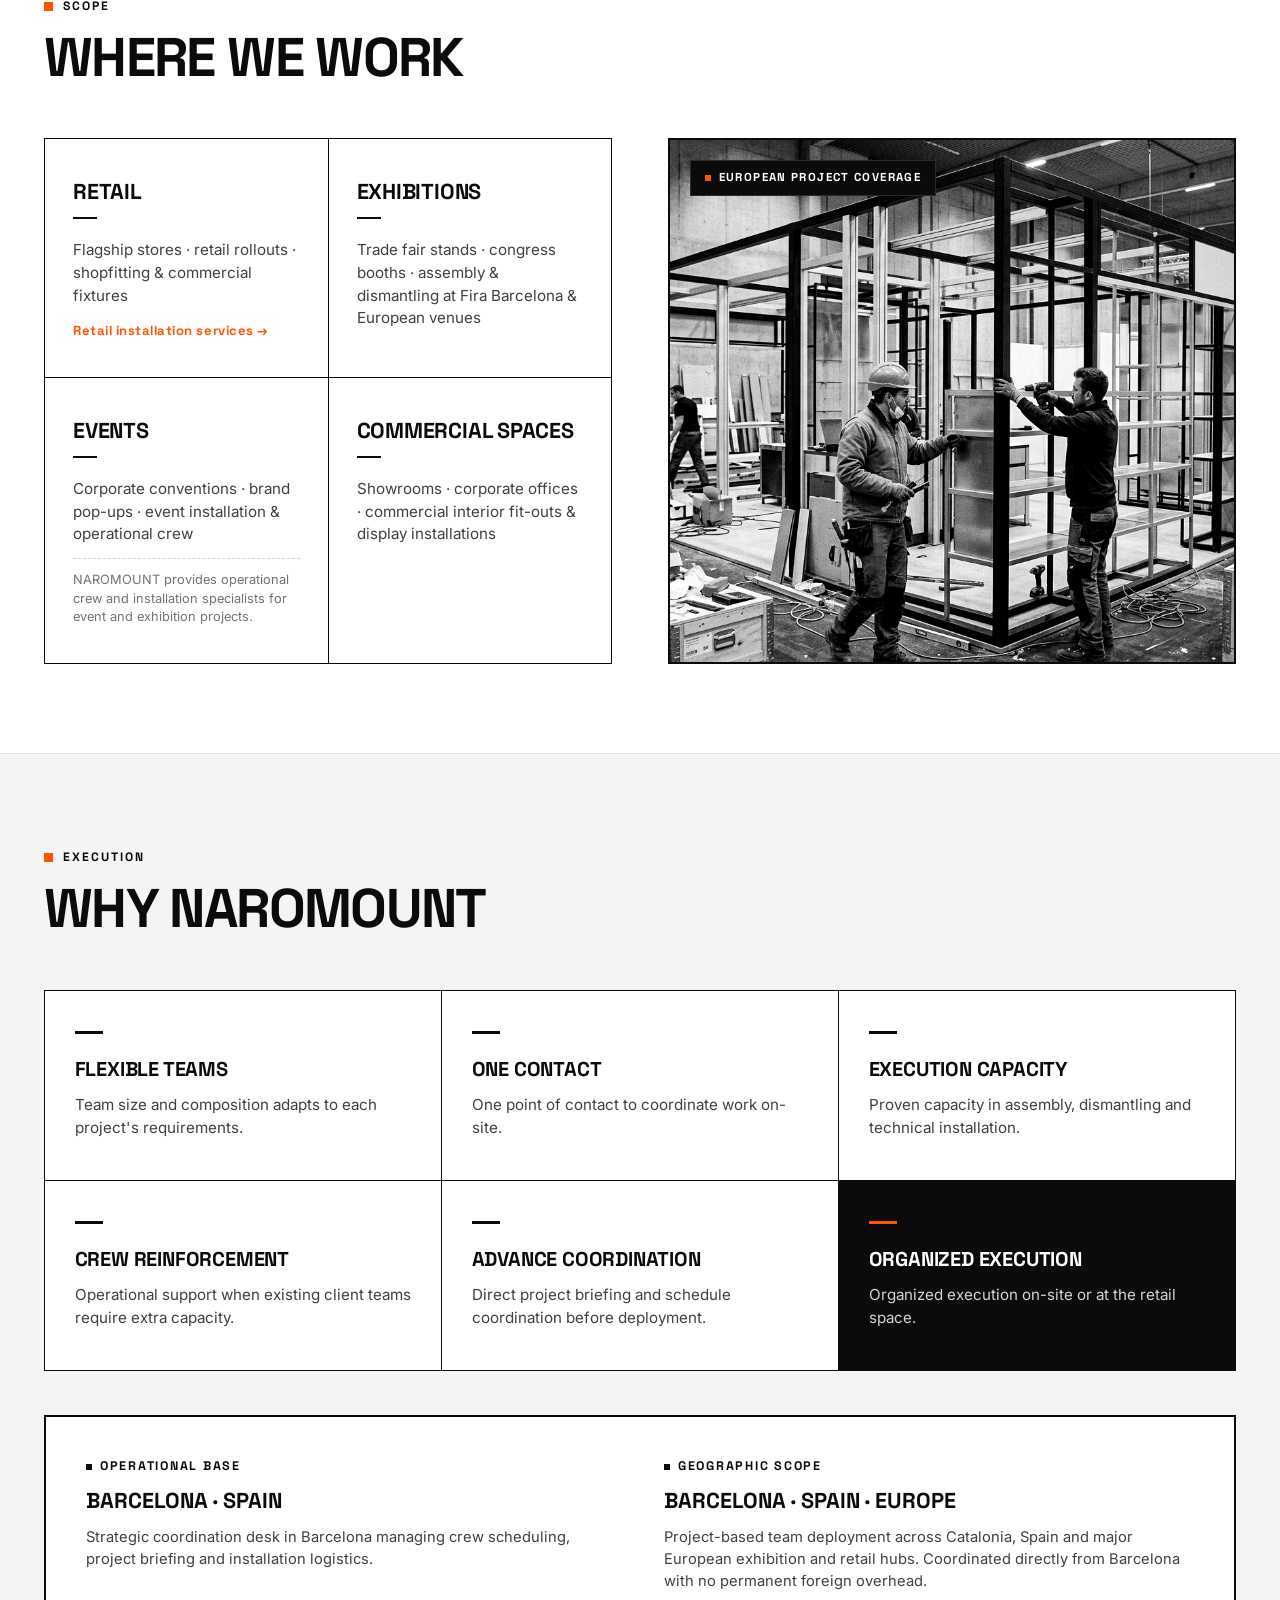
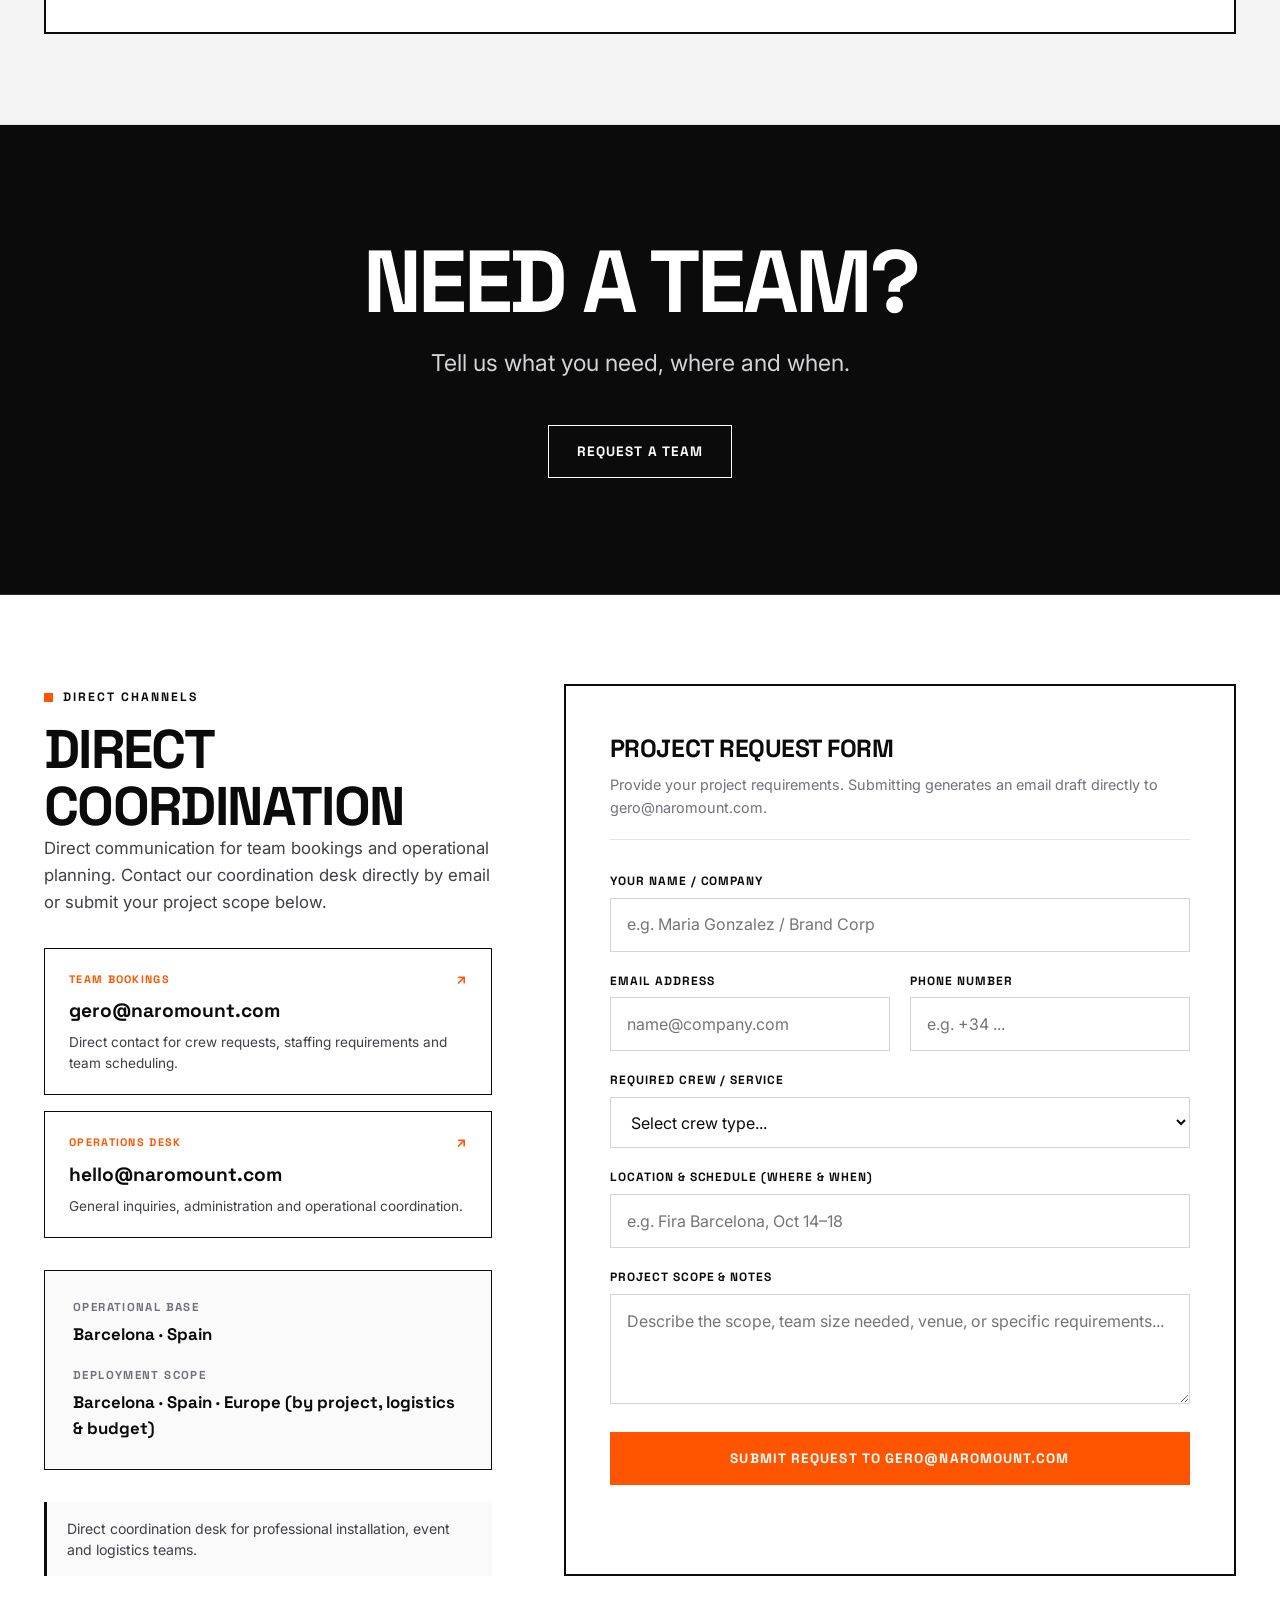
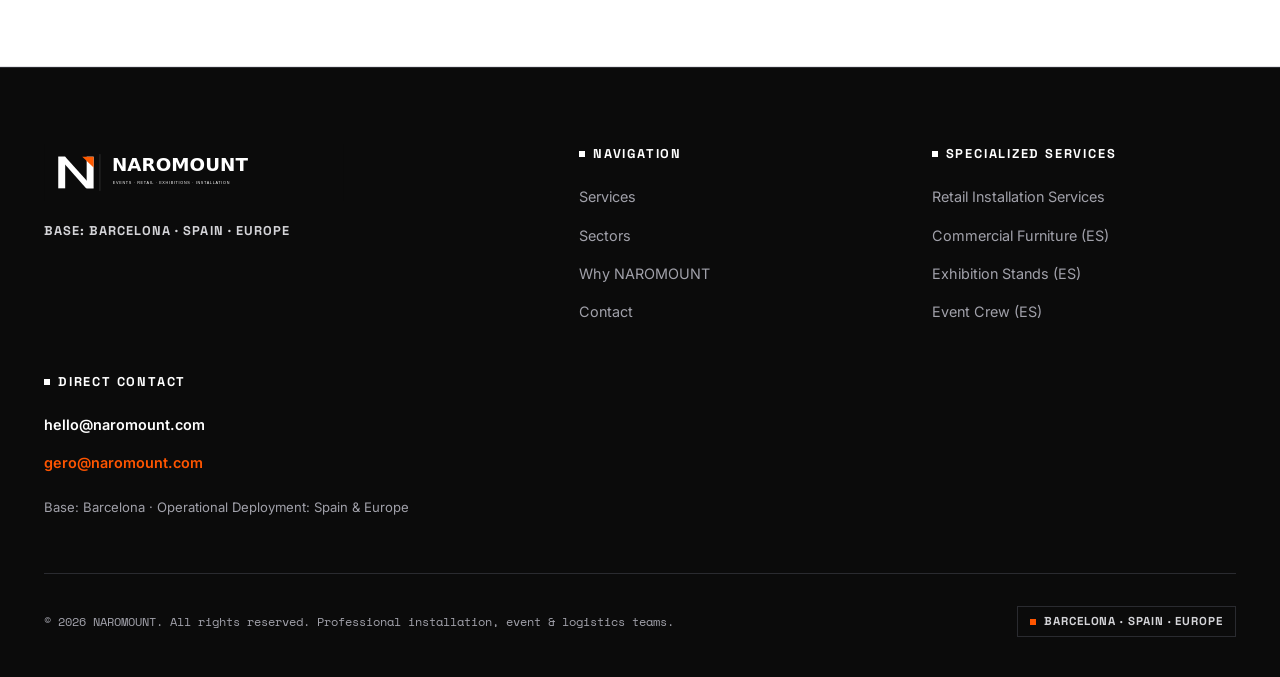
==== commit 8e322312: "feat(seo): implement 4 commercial service landing pages and bilingual interlinking" ====
--- a/index.html
+++ b/index.html
@@ -73,6 +73,7 @@
           "itemOffered": {
             "@type": "Service",
             "name": "Retail Installation & Shopfitting Crew",
+            "url": "https://naromount.com/en/retail-installation/",
             "description": "Store installation, commercial display assembly, and multi-location retail rollouts."
           }
         },
@@ -142,7 +143,7 @@
     <div class="container header-inner">
       
       <!-- Brand Logo (Official V1.1 SVG) -->
-      <a href="#" class="brand" aria-label="NAROMOUNT — Events, Retail, Exhibitions, Installation">
+      <a href="/" class="brand" aria-label="NAROMOUNT — Events, Retail, Exhibitions, Installation">
         <img 
           src="assets/brand/naromount-logo-horizontal.svg" 
           alt="NAROMOUNT — Events, Retail, Exhibitions, Installation" 
@@ -271,6 +272,7 @@
             <div class="service-card-content">
               <h3 class="service-title" data-i18n="services.s1.title">INSTALLATION CREW</h3>
               <p class="service-desc" data-i18n="services.s1.desc">Retail shopfitting · commercial displays · architectural fixtures · technical assembly &amp; dismantling</p>
+              <a href="/en/retail-installation/" class="service-card-link">Explore Retail Installation Services →</a>
             </div>
           </div>
 
@@ -344,6 +346,7 @@
             <div class="sector-block">
               <h3 class="sector-name" data-i18n="sectors.retail.title">Retail</h3>
               <p class="sector-detail" data-i18n="sectors.retail.desc">Flagship stores · retail rollouts · shopfitting &amp; commercial fixtures</p>
+              <a href="/en/retail-installation/" class="service-card-link">Retail installation services →</a>
             </div>
 
             <div class="sector-block">
@@ -622,15 +625,14 @@
           </ul>
         </div>
 
-        <!-- Architecture Links -->
+        <!-- Specialized Services Links -->
         <div>
-          <h4 class="footer-column-title" data-i18n="footer.colArch">Architecture</h4>
+          <h4 class="footer-column-title">Specialized Services</h4>
           <ul class="footer-links">
-            <li><a href="#services">INSTALLATION CREW</a></li>
-            <li><a href="#services">EVENT CREW</a></li>
-            <li><a href="#services">LOGISTICS CREW</a></li>
-            <li><a href="#services">PROJECT CREW</a></li>
-            <li><a href="#services">ROLLOUT CREW</a></li>
+            <li><a href="/en/retail-installation/">Retail Installation Services</a></li>
+            <li><a href="/es/montaje-mobiliario-comercial/">Commercial Furniture (ES)</a></li>
+            <li><a href="/es/montaje-ferias-exposiciones/">Exhibition Stands (ES)</a></li>
+            <li><a href="/es/eventos-personal-montaje/">Event Crew (ES)</a></li>
           </ul>
         </div>
 
--- a/css/style.css
+++ b/css/style.css
@@ -1536,3 +1536,405 @@
   font-size: 0.85rem;
   color: var(--color-grey-700);
 }
+
+
+/* ==========================================================================
+   NAROMOUNT V2 — Service Landing Pages & Breadcrumbs Architecture
+   ========================================================================== */
+
+/* Breadcrumbs Component */
+.breadcrumbs {
+  padding: 1rem 0;
+  border-bottom: 1px solid var(--color-grey-200);
+  background-color: var(--color-grey-50);
+}
+
+.breadcrumb-list {
+  display: flex;
+  flex-wrap: wrap;
+  align-items: center;
+  gap: 0.5rem;
+  list-style: none;
+  font-family: var(--font-mono);
+  font-size: 0.8rem;
+  color: var(--color-grey-500);
+}
+
+.breadcrumb-item a {
+  color: var(--color-grey-700);
+  transition: color var(--transition-fast);
+}
+
+.breadcrumb-item a:hover {
+  color: var(--color-accent);
+}
+
+.breadcrumb-separator {
+  color: var(--color-accent);
+  user-select: none;
+}
+
+.breadcrumb-item.current {
+  color: var(--color-black);
+  font-weight: 700;
+}
+
+/* Service Detail Hero */
+.service-hero {
+  padding: 3.5rem 0 3rem;
+  background-color: var(--color-white);
+  border-bottom: 1px solid var(--color-grey-200);
+}
+
+.service-hero-grid {
+  display: grid;
+  grid-template-columns: 1fr;
+  gap: 2.5rem;
+  align-items: center;
+}
+
+@media (min-width: 992px) {
+  .service-hero-grid {
+    grid-template-columns: 1.15fr 0.85fr;
+    gap: 3.5rem;
+  }
+}
+
+.service-hero-content {
+  display: flex;
+  flex-direction: column;
+  gap: 1.25rem;
+}
+
+.service-hero-meta {
+  display: flex;
+  flex-wrap: wrap;
+  align-items: center;
+  gap: 0.75rem;
+  font-family: var(--font-mono);
+  font-size: 0.78rem;
+  text-transform: uppercase;
+  letter-spacing: 0.08em;
+  color: var(--color-grey-500);
+}
+
+.service-hero-badge {
+  background-color: var(--color-black);
+  color: var(--color-white);
+  padding: 0.25rem 0.6rem;
+  font-weight: 700;
+  font-size: 0.72rem;
+  letter-spacing: 0.1em;
+}
+
+.service-hero-title {
+  font-family: var(--font-display);
+  font-size: clamp(2rem, 4vw, 3.1rem);
+  font-weight: 800;
+  line-height: 1.12;
+  letter-spacing: -0.02em;
+  color: var(--color-black);
+}
+
+.service-hero-subtitle {
+  font-size: 1.125rem;
+  line-height: 1.6;
+  color: var(--color-grey-700);
+  max-width: 680px;
+}
+
+.service-hero-specs {
+  display: grid;
+  grid-template-columns: repeat(auto-fit, minmax(180px, 1fr));
+  gap: 1rem;
+  padding: 1.25rem;
+  background-color: var(--color-grey-100);
+  border-left: 3px solid var(--color-accent);
+  margin-top: 0.5rem;
+}
+
+.service-spec-item {
+  display: flex;
+  flex-direction: column;
+  gap: 0.25rem;
+}
+
+.service-spec-label {
+  font-family: var(--font-mono);
+  font-size: 0.7rem;
+  text-transform: uppercase;
+  letter-spacing: 0.08em;
+  color: var(--color-grey-500);
+}
+
+.service-spec-val {
+  font-family: var(--font-display);
+  font-size: 0.92rem;
+  font-weight: 700;
+  color: var(--color-black);
+}
+
+.service-hero-media {
+  position: relative;
+  border: 1px solid var(--color-black);
+  overflow: hidden;
+  background-color: var(--color-surface-dark);
+}
+
+.service-hero-img {
+  width: 100%;
+  height: 100%;
+  max-height: 440px;
+  object-fit: cover;
+  display: block;
+}
+
+.service-hero-caption {
+  position: absolute;
+  bottom: 0;
+  left: 0;
+  right: 0;
+  background: linear-gradient(180deg, transparent 0%, rgba(11, 11, 11, 0.92) 100%);
+  padding: 2rem 1.25rem 1rem;
+  color: var(--color-white);
+  font-family: var(--font-mono);
+  font-size: 0.75rem;
+  display: flex;
+  justify-content: space-between;
+  align-items: flex-end;
+}
+
+/* Service Detail Sections & Grids */
+.service-content-section {
+  padding: 4.5rem 0;
+  border-bottom: 1px solid var(--color-grey-200);
+}
+
+.service-content-section.bg-alt {
+  background-color: var(--color-grey-50);
+}
+
+.service-prose-lead {
+  font-size: 1.15rem;
+  line-height: 1.65;
+  color: var(--color-black);
+  margin-bottom: 2rem;
+  max-width: 820px;
+}
+
+.capability-grid {
+  display: grid;
+  grid-template-columns: 1fr;
+  gap: 1.5rem;
+  margin-top: 2rem;
+}
+
+@media (min-width: 768px) {
+  .capability-grid {
+    grid-template-columns: repeat(2, 1fr);
+  }
+}
+
+@media (min-width: 1100px) {
+  .capability-grid {
+    grid-template-columns: repeat(3, 1fr);
+  }
+}
+
+.capability-card {
+  border: 1px solid var(--color-black);
+  background-color: var(--color-white);
+  padding: 1.75rem 1.5rem;
+  display: flex;
+  flex-direction: column;
+  gap: 1rem;
+  transition: all var(--transition-fast);
+  position: relative;
+}
+
+.capability-card:hover {
+  border-color: var(--color-accent);
+  box-shadow: 0 8px 24px rgba(0, 0, 0, 0.06);
+}
+
+.capability-index {
+  font-family: var(--font-mono);
+  font-size: 0.8rem;
+  font-weight: 700;
+  color: var(--color-accent);
+}
+
+.capability-title {
+  font-family: var(--font-display);
+  font-size: 1.25rem;
+  font-weight: 700;
+  line-height: 1.25;
+  color: var(--color-black);
+}
+
+.capability-desc {
+  font-size: 0.92rem;
+  line-height: 1.55;
+  color: var(--color-grey-700);
+  flex-grow: 1;
+}
+
+.capability-list {
+  list-style: none;
+  display: flex;
+  flex-direction: column;
+  gap: 0.4rem;
+  padding-top: 0.75rem;
+  border-top: 1px solid var(--color-grey-200);
+  font-size: 0.85rem;
+  color: var(--color-grey-700);
+}
+
+.capability-list li {
+  display: flex;
+  align-items: baseline;
+  gap: 0.5rem;
+}
+
+.capability-list li::before {
+  content: "■";
+  color: var(--color-accent);
+  font-size: 0.6rem;
+}
+
+/* Process & Workflow Grid */
+.process-grid {
+  display: grid;
+  grid-template-columns: 1fr;
+  gap: 1.5rem;
+  margin-top: 2.5rem;
+}
+
+@media (min-width: 640px) {
+  .process-grid {
+    grid-template-columns: repeat(2, 1fr);
+  }
+}
+
+@media (min-width: 1024px) {
+  .process-grid {
+    grid-template-columns: repeat(4, 1fr);
+  }
+}
+
+.process-step {
+  border: 1px solid var(--color-grey-300);
+  background-color: var(--color-white);
+  padding: 1.5rem;
+  display: flex;
+  flex-direction: column;
+  gap: 0.75rem;
+  position: relative;
+}
+
+.process-step-num {
+  font-family: var(--font-mono);
+  font-size: 1.8rem;
+  font-weight: 800;
+  color: var(--color-accent);
+  line-height: 1;
+}
+
+.process-step-title {
+  font-family: var(--font-display);
+  font-size: 1.1rem;
+  font-weight: 700;
+  color: var(--color-black);
+}
+
+.process-step-desc {
+  font-size: 0.88rem;
+  line-height: 1.55;
+  color: var(--color-grey-700);
+}
+
+/* FAQ Accordion Component (Accessible native <details>) */
+.faq-section {
+  padding: 4.5rem 0;
+  background-color: var(--color-white);
+  border-bottom: 1px solid var(--color-grey-200);
+}
+
+.faq-list {
+  display: flex;
+  flex-direction: column;
+  gap: 1rem;
+  margin-top: 2rem;
+  max-width: 900px;
+}
+
+.faq-item {
+  border: 1px solid var(--color-grey-300);
+  background-color: var(--color-white);
+  transition: border-color var(--transition-fast);
+}
+
+.faq-item[open] {
+  border-color: var(--color-black);
+}
+
+.faq-question {
+  font-family: var(--font-display);
+  font-size: 1.05rem;
+  font-weight: 700;
+  padding: 1.25rem 1.5rem;
+  cursor: pointer;
+  display: flex;
+  align-items: center;
+  justify-content: space-between;
+  gap: 1rem;
+  list-style: none;
+  color: var(--color-black);
+}
+
+.faq-question::-webkit-details-marker {
+  display: none;
+}
+
+.faq-question::after {
+  content: "+";
+  font-family: var(--font-mono);
+  font-size: 1.35rem;
+  font-weight: 700;
+  color: var(--color-accent);
+  transition: transform var(--transition-fast);
+}
+
+.faq-item[open] .faq-question::after {
+  content: "−";
+  color: var(--color-black);
+}
+
+.faq-answer {
+  padding: 0 1.5rem 1.35rem;
+  font-size: 0.95rem;
+  line-height: 1.6;
+  color: var(--color-grey-700);
+  border-top: 1px solid var(--color-grey-100);
+  margin-top: 0.25rem;
+  padding-top: 1rem;
+}
+
+/* Inline Service Links in Cards & Footer */
+.service-card-link {
+  display: inline-flex;
+  align-items: center;
+  gap: 0.4rem;
+  margin-top: 0.85rem;
+  font-family: var(--font-display);
+  font-size: 0.82rem;
+  font-weight: 700;
+  letter-spacing: 0.04em;
+  color: var(--color-accent);
+  transition: all var(--transition-fast);
+}
+
+.service-card-link:hover {
+  color: var(--color-accent-hover);
+  transform: translateX(4px);
+}
